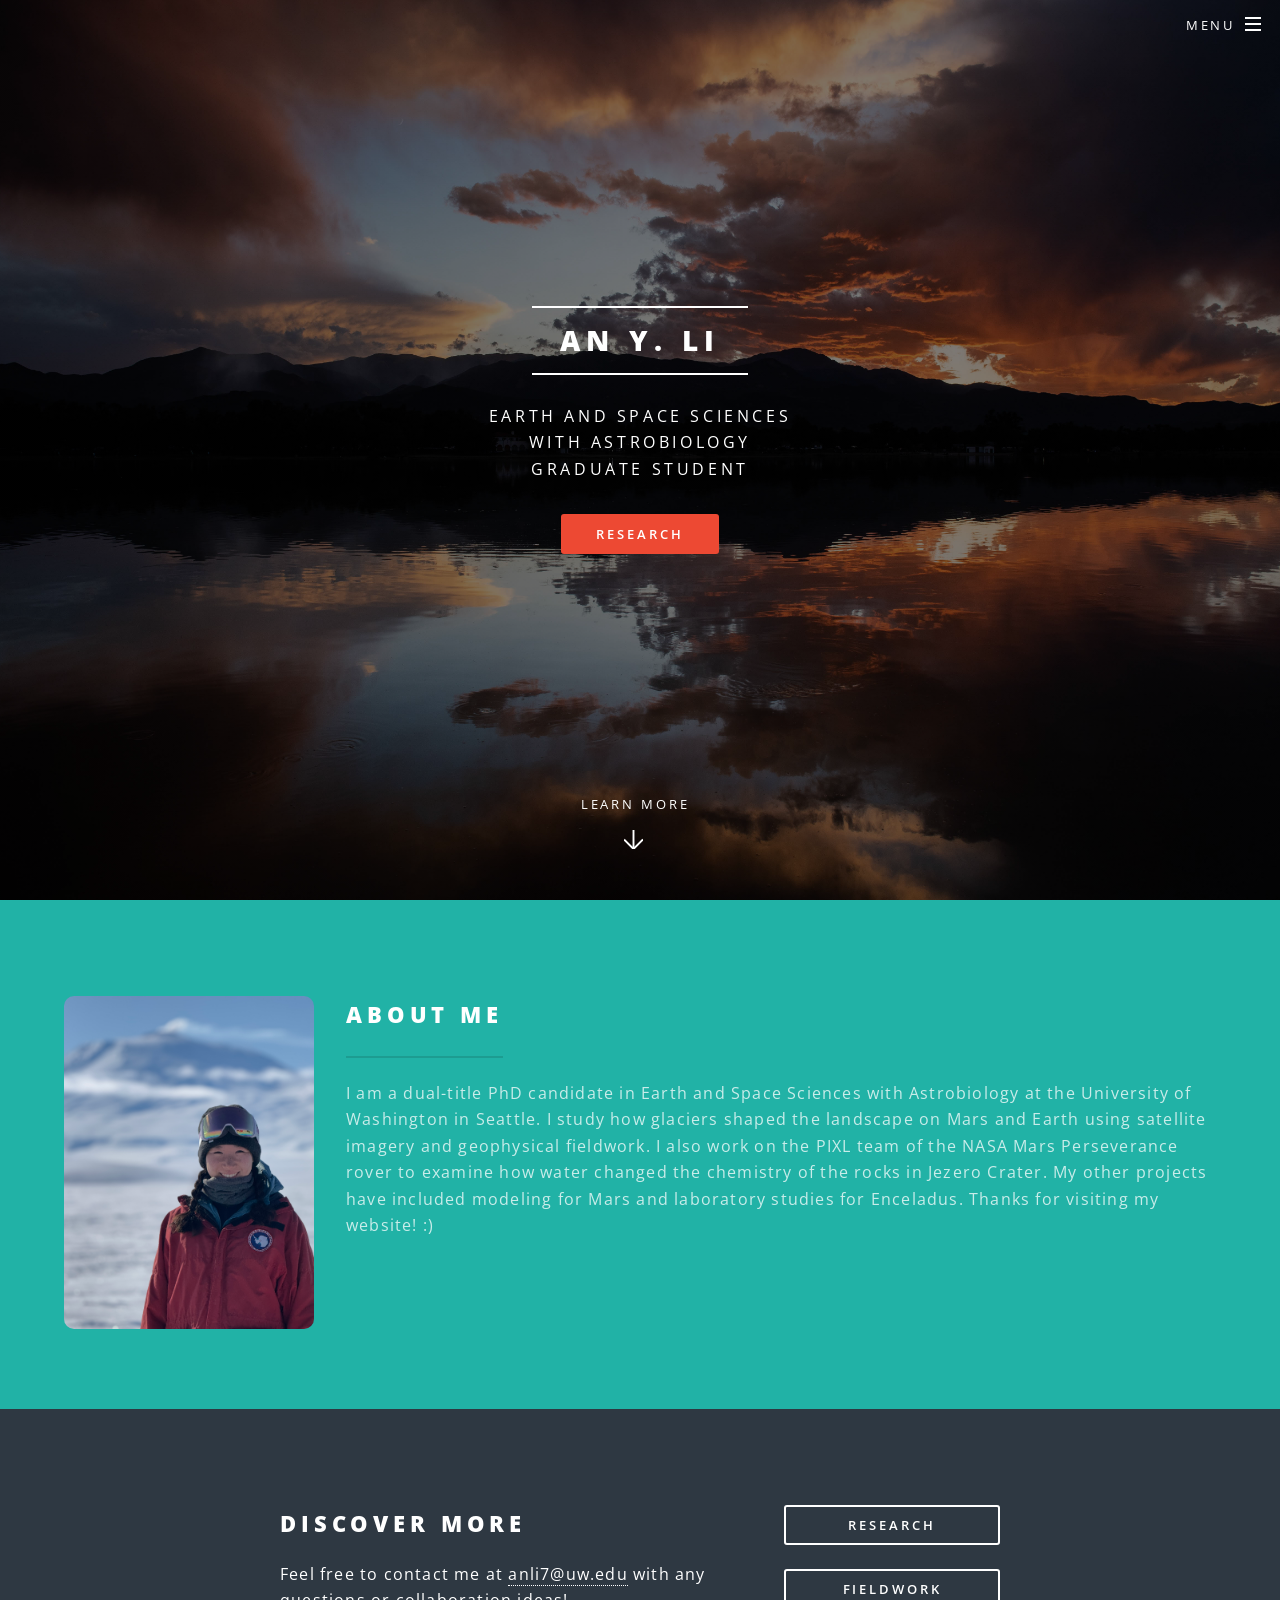
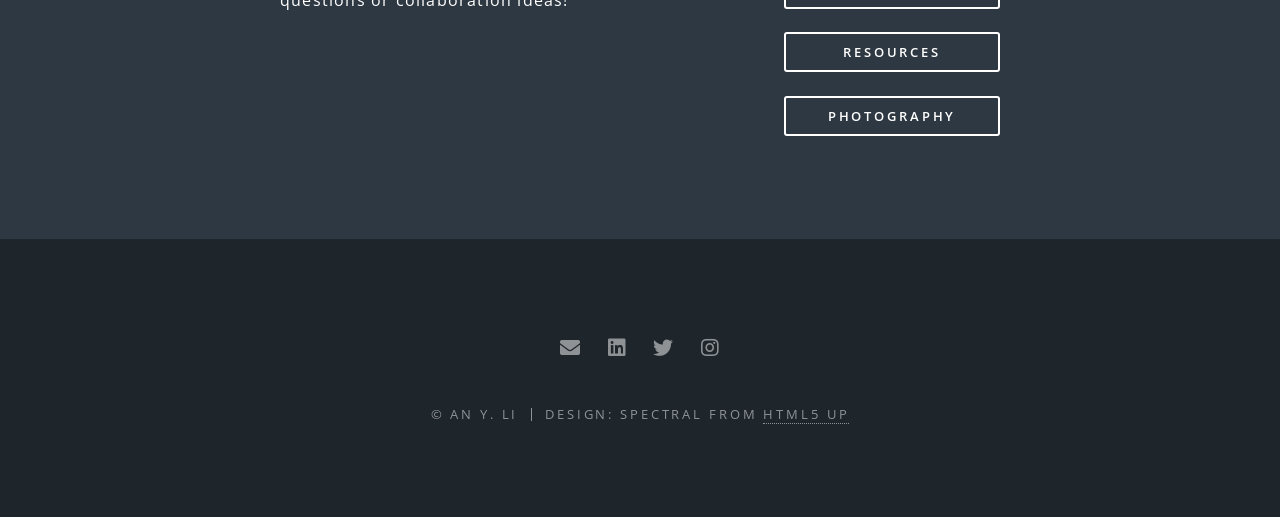
==== index.html @ e4578c3c "Update index.html" ====
<!DOCTYPE HTML>
<!--
	Spectral by HTML5 UP
	html5up.net | @ajlkn
	Free for personal and commercial use under the CCA 3.0 license (html5up.net/license)
-->
<html>
	<head>
		<title>An Y. Li</title>
		<meta charset="utf-8" />
		<meta name="viewport" content="width=device-width, initial-scale=1, user-scalable=no" />
		<link rel="stylesheet" href="assets/css/main.css" />
		<noscript><link rel="stylesheet" href="assets/css/noscript.css" /></noscript>
	</head>
	<body class="landing is-preload">

		<!-- Page Wrapper -->
			<div id="page-wrapper">

				<!-- Header -->
					<header id="header" class="alt">
						<h1><a href="index.html">An Y. Li</a></h1>
						<nav id="nav">
							<ul>
								<li class="special">
									<a href="#menu" class="menuToggle"><span>Menu</span></a>
									<div id="menu">
										<ul>
											<li><a href="index.html">Home</a></li>
											<li><a href="research.html">Research</a></li>
											<li><a href="fieldwork">Fieldwork</a></li>
											<li><a href="resources.html">Resources</a></li>
											<li><a href="https://anliphotography.com">Photography Website</a> </li>
											<!-- <li><a href="#">Sign Up</a></li>
											<li><a href="#">Log In</a></li> -->
										</ul>
									</div>
								</li>
							</ul>
						</nav>
					</header>

				<!-- Banner -->
					<section id="banner">
						<div class="inner">
							<h2>An Y. Li</h2>
							<p>Earth and Space Sciences<br />
							with Astrobiology<br />
							graduate student
							<!-- <a href="http://html5up.net">HTML5 UP</a>.</p> -->
							<ul class="actions special">
								<li><a href="research.html" class="button primary">Research</a></li>
							</ul>
						</div>
						<a href="#one" class="more scrolly">Learn More</a>
					</section>

				<!-- One -->
					<section id="one" class="wrapper style1 special">
						<div class="inner">
							<div style="overflow: hidden; text-align: left;">
								<img 
									src="images/IMG_0858 2.jpg" 
									alt="" 
									style="
										float: left;
										width: 250px;
										margin: 0 2em 1em 0;
										border-radius: 10px;
									"
								/>
							<header class="major">
								<h2>About me</h2>
								<p>I am a dual-title PhD candidate in Earth and Space Sciences with Astrobiology at the University of Washington in Seattle.    
								I study how glaciers shaped the landscape on Mars and Earth using satellite imagery and geophysical fieldwork. 
								I also work on the PIXL team of the NASA Mars Perseverance rover to examine how water changed the chemistry of the rocks in Jezero Crater. 
								My other projects have included modeling for Mars and laboratory studies for Enceladus. Thanks for visiting my website! :) 
									
							</header>
							</div>

							<!-- <ul class="icons major">
								<li><span class="icon fa-gem major style1"><span class="label">Lorem</span></span></li>
								<li><span class="icon fa-heart major style2"><span class="label">Ipsum</span></span></li>
								<li><span class="icon solid fa-code major style3"><span class="label">Dolor</span></span></li>
							</ul> -->
						</div>
					</section>

				<!-- Two, moved to Research! :) -->
					<!-- <section id="two" class="wrapper alt style2">
						<section class="spotlight">
							<div class="image"><img src="images/pic01.jpg" alt="" /></div><div class="content">
								<h2>Magna primis lobortis<br />
								sed ullamcorper</h2>
								<p>Aliquam ut ex ut augue consectetur interdum. Donec hendrerit imperdiet. Mauris eleifend fringilla nullam aenean mi ligula.</p>
							</div>
						</section>
						<section class="spotlight">
							<div class="image"><img src="images/pic02.jpg" alt="" /></div><div class="content">
								<h2>Tortor dolore feugiat<br />
								elementum magna</h2>
								<p>Aliquam ut ex ut augue consectetur interdum. Donec hendrerit imperdiet. Mauris eleifend fringilla nullam aenean mi ligula.</p>
							</div>
						</section>
						<section class="spotlight">
							<div class="image"><img src="images/pic03.jpg" alt="" /></div><div class="content">
								<h2>Augue eleifend aliquet<br />
								sed condimentum</h2>
								<p>Aliquam ut ex ut augue consectetur interdum. Donec hendrerit imperdiet. Mauris eleifend fringilla nullam aenean mi ligula.</p>
							</div>
						</section>
					</section> -->

				<!-- Three, if want purple section back -->
					<!-- <section id="three" class="wrapper style3 special">
						<div class="inner">
							<header class="major">
								<h2>Accumsan mus tortor nunc aliquet</h2>
								<p>Aliquam ut ex ut augue consectetur interdum. Donec amet imperdiet eleifend<br />
								fringilla tincidunt. Nullam dui leo Aenean mi ligula, rhoncus ullamcorper.</p>
							</header>
							<ul class="features">
								<li class="icon fa-paper-plane">
									<h3>Arcu accumsan</h3>
									<p>Augue consectetur sed interdum imperdiet et ipsum. Mauris lorem tincidunt nullam amet leo Aenean ligula consequat consequat.</p>
								</li>
								<li class="icon solid fa-laptop">
									<h3>Ac Augue Eget</h3>
									<p>Augue consectetur sed interdum imperdiet et ipsum. Mauris lorem tincidunt nullam amet leo Aenean ligula consequat consequat.</p>
								</li>
								<li class="icon solid fa-code">
									<h3>Mus Scelerisque</h3>
									<p>Augue consectetur sed interdum imperdiet et ipsum. Mauris lorem tincidunt nullam amet leo Aenean ligula consequat consequat.</p>
								</li>
								<li class="icon solid fa-headphones-alt">
									<h3>Mauris Imperdiet</h3>
									<p>Augue consectetur sed interdum imperdiet et ipsum. Mauris lorem tincidunt nullam amet leo Aenean ligula consequat consequat.</p>
								</li>
								<li class="icon fa-heart">
									<h3>Aenean Primis</h3>
									<p>Augue consectetur sed interdum imperdiet et ipsum. Mauris lorem tincidunt nullam amet leo Aenean ligula consequat consequat.</p>
								</li>
								<li class="icon fa-flag">
									<h3>Tortor Ut</h3>
									<p>Augue consectetur sed interdum imperdiet et ipsum. Mauris lorem tincidunt nullam amet leo Aenean ligula consequat consequat.</p>
								</li>
							</ul>
						</div>
					</section> -->

				<!-- CTA -->
					<section id="cta" class="wrapper style4">
						<div class="inner">
							<header>
								<h2>Discover More</h2>
								<p>Feel free to contact me at <a href="mailto:anli7@uw.edu">anli7@uw.edu</a> with any questions or collaboration ideas! </p>
							</header>
							<ul class="actions stacked">
								<li><a href="research.html" class="button fit">Research</a></li>
								<li><a href="fieldwork.html" class="button fit">Fieldwork</a></li>
								<li><a href="resources.html" class="button fit">Resources</a></li>
								<li><a href="https://anliphotography.com" class="button fit">Photography</a> </li>
							</ul>
						</div>
					</section>

				<!-- Footer -->
					<footer id="footer">
						<ul class="icons">
							<li><a href="mailto:anli7@uw.edu" class="icon solid fa-envelope"><span class="label">Email</span></a></li>
							<li><a href="https://www.linkedin.com/in/an-li7" class="icon brands fa-linkedin"><span class="label">LinkedIn</span></a></li>
							<li><a href="https://twitter.com/planetanli" class="icon brands fa-twitter"><span class="label">Twitter</span></a></li>
							<li><a href="https://instagram.com/naturade" class="icon brands fa-instagram"><span class="label">Instagram</span></a></li>
<!-- 							<!-- <li><a href="https://facebook.com/everaturephotography" class="icon brands fa-facebook-f"><span class="label">Facebook</span></a></li> --> 
							
						</ul>
						<ul class="copyright">
							<li>&copy; An Y. Li</li><li>Design: Spectral from <a href="http://html5up.net">HTML5 UP</a></li>
						</ul>
					</footer>

			</div>

		<!-- Scripts -->
			<script src="assets/js/jquery.min.js"></script>
			<script src="assets/js/jquery.scrollex.min.js"></script>
			<script src="assets/js/jquery.scrolly.min.js"></script>
			<script src="assets/js/browser.min.js"></script>
			<script src="assets/js/breakpoints.min.js"></script>
			<script src="assets/js/util.js"></script>
			<script src="assets/js/main.js"></script>

	</body>
</html>
---- assets/css/main.css ----
@import url(fontawesome-all.min.css);
@import url("https://fonts.googleapis.com/css?family=Open+Sans:400,400italic,600,600italic,800,800italic");

/*
	Spectral by HTML5 UP
	html5up.net | @ajlkn
	Free for personal and commercial use under the CCA 3.0 license (html5up.net/license)
*/

html, body, div, span, applet, object,
iframe, h1, h2, h3, h4, h5, h6, p, blockquote,
pre, a, abbr, acronym, address, big, cite,
code, del, dfn, em, img, ins, kbd, q, s, samp,
small, strike, strong, sub, sup, tt, var, b,
u, i, center, dl, dt, dd, ol, ul, li, fieldset,
form, label, legend, table, caption, tbody,
tfoot, thead, tr, th, td, article, aside,
canvas, details, embed, figure, figcaption,
footer, header, hgroup, menu, nav, output, ruby,
section, summary, time, mark, audio, video {
	margin: 0;
	padding: 0;
	border: 0;
	font-size: 100%;
	font: inherit;
	vertical-align: baseline;}

article, aside, details, figcaption, figure,
footer, header, hgroup, menu, nav, section {
	display: block;}

body {
	line-height: 1;
}

ol, ul {
	list-style: none;
}

blockquote, q {
	quotes: none;
}

	blockquote:before, blockquote:after, q:before, q:after {
		content: '';
		content: none;
	}

table {
	border-collapse: collapse;
	border-spacing: 0;
}

body {
	-webkit-text-size-adjust: none;
}

mark {
	background-color: transparent;
	color: inherit;
}

input::-moz-focus-inner {
	border: 0;
	padding: 0;
}

input, select, textarea {
	-moz-appearance: none;
	-webkit-appearance: none;
	-ms-appearance: none;
	appearance: none;
}

/* Basic */

	@-ms-viewport {
		width: device-width;
	}

	html {
		box-sizing: border-box;
	}

	*, *:before, *:after {
		box-sizing: inherit;
	}

	body {
		background: #2e3842;
	}

		body.is-preload *, body.is-preload *:before, body.is-preload *:after {
			-moz-animation: none !important;
			-webkit-animation: none !important;
			-ms-animation: none !important;
			animation: none !important;
			-moz-transition: none !important;
			-webkit-transition: none !important;
			-ms-transition: none !important;
			transition: none !important;
		}

	body, input, select, textarea {
		color: #fff;
		font-family: "Open Sans", Helvetica, sans-serif;
		font-size: 15pt;
		font-weight: 400;
		letter-spacing: 0.075em;
		line-height: 1.65em;
	}

		@media screen and (max-width: 1680px) {

			body, input, select, textarea {
				font-size: 13pt;
			}

		}

		@media screen and (max-width: 1280px) {

			body, input, select, textarea {
				font-size: 12pt;
			}

		}

		@media screen and (max-width: 736px) {

			body, input, select, textarea {
				font-size: 11pt;
				letter-spacing: 0.0375em;
			}

		}

	a {
		-moz-transition: color 0.2s ease, border-bottom-color 0.2s ease;
		-webkit-transition: color 0.2s ease, border-bottom-color 0.2s ease;
		-ms-transition: color 0.2s ease, border-bottom-color 0.2s ease;
		transition: color 0.2s ease, border-bottom-color 0.2s ease;
		border-bottom: dotted 1px;
		color: inherit;
		text-decoration: none;
	}

		a:hover {
			border-bottom-color: transparent;
		}

	strong, b {
		color: #fff;
		font-weight: 600;
	}

	em, i {
		font-style: italic;
	}

	p {
		margin: 0 0 2em 0;
	}

	h1, h2, h3, h4, h5, h6 {
		color: #fff;
		font-weight: 800;
		letter-spacing: 0.225em;
		line-height: 1em;
		margin: 0 0 1em 0;
		text-transform: uppercase;
	}

		h1 a, h2 a, h3 a, h4 a, h5 a, h6 a {
			color: inherit;
			text-decoration: none;
		}

	h2 {
		font-size: 1.35em;
		line-height: 1.75em;
	}

		@media screen and (max-width: 736px) {

			h2 {
				font-size: 1.1em;
				line-height: 1.65em;
			}

		}

	h3 {
		font-size: 1.15em;
		line-height: 1.75em;
	}

		@media screen and (max-width: 736px) {

			h3 {
				font-size: 1em;
				line-height: 1.65em;
			}

		}

	h4 {
		font-size: 1em;
		line-height: 1.5em;
	}

	h5 {
		font-size: 0.8em;
		line-height: 1.5em;
	}

	h6 {
		font-size: 0.7em;
		line-height: 1.5em;
	}

	sub {
		font-size: 0.8em;
		position: relative;
		top: 0.5em;
	}

	sup {
		font-size: 0.8em;
		position: relative;
		top: -0.5em;
	}

	hr {
		border: 0;
		border-bottom: solid 2px #fff;
		margin: 3em 0;
	}

		hr.major {
			margin: 4.5em 0;
		}

	blockquote {
		border-left: solid 4px #fff;
		font-style: italic;
		margin: 0 0 2em 0;
		padding: 0.5em 0 0.5em 2em;
	}

	code {
		background: rgba(144, 144, 144, 0.25);
		border-radius: 3px;
		font-family: "Courier New", monospace;
		font-size: 0.9em;
		letter-spacing: 0;
		margin: 0 0.25em;
		padding: 0.25em 0.65em;
	}

	pre {
		-webkit-overflow-scrolling: touch;
		font-family: "Courier New", monospace;
		font-size: 0.9em;
		margin: 0 0 2em 0;
	}

		pre code {
			display: block;
			line-height: 1.75em;
			padding: 1em 1.5em;
			overflow-x: auto;
		}

	.align-left {
		text-align: left;
	}

	.align-center {
		text-align: center;
	}

	.align-right {
		text-align: right;
	}

/* Row */

	.row {
		display: flex;
		flex-wrap: wrap;
		box-sizing: border-box;
		align-items: stretch;
	}

		.row > * {
			box-sizing: border-box;
		}

		.row.gtr-uniform > * > :last-child {
			margin-bottom: 0;
		}

		.row.aln-left {
			justify-content: flex-start;
		}

		.row.aln-center {
			justify-content: center;
		}

		.row.aln-right {
			justify-content: flex-end;
		}

		.row.aln-top {
			align-items: flex-start;
		}

		.row.aln-middle {
			align-items: center;
		}

		.row.aln-bottom {
			align-items: flex-end;
		}

		.row > .imp {
			order: -1;
		}

		.row > .col-1 {
			width: 8.33333%;
		}

		.row > .off-1 {
			margin-left: 8.33333%;
		}

		.row > .col-2 {
			width: 16.66667%;
		}

		.row > .off-2 {
			margin-left: 16.66667%;
		}

		.row > .col-3 {
			width: 25%;
		}

		.row > .off-3 {
			margin-left: 25%;
		}

		.row > .col-4 {
			width: 33.33333%;
		}

		.row > .off-4 {
			margin-left: 33.33333%;
		}

		.row > .col-5 {
			width: 41.66667%;
		}

		.row > .off-5 {
			margin-left: 41.66667%;
		}

		.row > .col-6 {
			width: 50%;
		}

		.row > .off-6 {
			margin-left: 50%;
		}

		.row > .col-7 {
			width: 58.33333%;
		}

		.row > .off-7 {
			margin-left: 58.33333%;
		}

		.row > .col-8 {
			width: 66.66667%;
		}

		.row > .off-8 {
			margin-left: 66.66667%;
		}

		.row > .col-9 {
			width: 75%;
		}

		.row > .off-9 {
			margin-left: 75%;
		}

		.row > .col-10 {
			width: 83.33333%;
		}

		.row > .off-10 {
			margin-left: 83.33333%;
		}

		.row > .col-11 {
			width: 91.66667%;
		}

		.row > .off-11 {
			margin-left: 91.66667%;
		}

		.row > .col-12 {
			width: 100%;
		}

		.row > .off-12 {
			margin-left: 100%;
		}

		.row.gtr-0 {
			margin-top: 0;
			margin-left: 0em;
		}

			.row.gtr-0 > * {
				padding: 0 0 0 0em;
			}

			.row.gtr-0.gtr-uniform {
				margin-top: 0em;
			}

				.row.gtr-0.gtr-uniform > * {
					padding-top: 0em;
				}

		.row.gtr-25 {
			margin-top: 0;
			margin-left: -0.375em;
		}

			.row.gtr-25 > * {
				padding: 0 0 0 0.375em;
			}

			.row.gtr-25.gtr-uniform {
				margin-top: -0.375em;
			}

				.row.gtr-25.gtr-uniform > * {
					padding-top: 0.375em;
				}

		.row.gtr-50 {
			margin-top: 0;
			margin-left: -0.75em;
		}

			.row.gtr-50 > * {
				padding: 0 0 0 0.75em;
			}

			.row.gtr-50.gtr-uniform {
				margin-top: -0.75em;
			}

				.row.gtr-50.gtr-uniform > * {
					padding-top: 0.75em;
				}

		.row {
			margin-top: 0;
			margin-left: -1.5em;
		}

			.row > * {
				padding: 0 0 0 1.5em;
			}

			.row.gtr-uniform {
				margin-top: -1.5em;
			}

				.row.gtr-uniform > * {
					padding-top: 1.5em;
				}

		.row.gtr-150 {
			margin-top: 0;
			margin-left: -2.25em;
		}

			.row.gtr-150 > * {
				padding: 0 0 0 2.25em;
			}

			.row.gtr-150.gtr-uniform {
				margin-top: -2.25em;
			}

				.row.gtr-150.gtr-uniform > * {
					padding-top: 2.25em;
				}

		.row.gtr-200 {
			margin-top: 0;
			margin-left: -3em;
		}

			.row.gtr-200 > * {
				padding: 0 0 0 3em;
			}

			.row.gtr-200.gtr-uniform {
				margin-top: -3em;
			}

				.row.gtr-200.gtr-uniform > * {
					padding-top: 3em;
				}

		@media screen and (max-width: 1680px) {

			.row {
				display: flex;
				flex-wrap: wrap;
				box-sizing: border-box;
				align-items: stretch;
			}

				.row > * {
					box-sizing: border-box;
				}

				.row.gtr-uniform > * > :last-child {
					margin-bottom: 0;
				}

				.row.aln-left {
					justify-content: flex-start;
				}

				.row.aln-center {
					justify-content: center;
				}

				.row.aln-right {
					justify-content: flex-end;
				}

				.row.aln-top {
					align-items: flex-start;
				}

				.row.aln-middle {
					align-items: center;
				}

				.row.aln-bottom {
					align-items: flex-end;
				}

				.row > .imp-xlarge {
					order: -1;
				}

				.row > .col-1-xlarge {
					width: 8.33333%;
				}

				.row > .off-1-xlarge {
					margin-left: 8.33333%;
				}

				.row > .col-2-xlarge {
					width: 16.66667%;
				}

				.row > .off-2-xlarge {
					margin-left: 16.66667%;
				}

				.row > .col-3-xlarge {
					width: 25%;
				}

				.row > .off-3-xlarge {
					margin-left: 25%;
				}

				.row > .col-4-xlarge {
					width: 33.33333%;
				}

				.row > .off-4-xlarge {
					margin-left: 33.33333%;
				}

				.row > .col-5-xlarge {
					width: 41.66667%;
				}

				.row > .off-5-xlarge {
					margin-left: 41.66667%;
				}

				.row > .col-6-xlarge {
					width: 50%;
				}

				.row > .off-6-xlarge {
					margin-left: 50%;
				}

				.row > .col-7-xlarge {
					width: 58.33333%;
				}

				.row > .off-7-xlarge {
					margin-left: 58.33333%;
				}

				.row > .col-8-xlarge {
					width: 66.66667%;
				}

				.row > .off-8-xlarge {
					margin-left: 66.66667%;
				}

				.row > .col-9-xlarge {
					width: 75%;
				}

				.row > .off-9-xlarge {
					margin-left: 75%;
				}

				.row > .col-10-xlarge {
					width: 83.33333%;
				}

				.row > .off-10-xlarge {
					margin-left: 83.33333%;
				}

				.row > .col-11-xlarge {
					width: 91.66667%;
				}

				.row > .off-11-xlarge {
					margin-left: 91.66667%;
				}

				.row > .col-12-xlarge {
					width: 100%;
				}

				.row > .off-12-xlarge {
					margin-left: 100%;
				}

				.row.gtr-0 {
					margin-top: 0;
					margin-left: 0em;
				}

					.row.gtr-0 > * {
						padding: 0 0 0 0em;
					}

					.row.gtr-0.gtr-uniform {
						margin-top: 0em;
					}

						.row.gtr-0.gtr-uniform > * {
							padding-top: 0em;
						}

				.row.gtr-25 {
					margin-top: 0;
					margin-left: -0.375em;
				}

					.row.gtr-25 > * {
						padding: 0 0 0 0.375em;
					}

					.row.gtr-25.gtr-uniform {
						margin-top: -0.375em;
					}

						.row.gtr-25.gtr-uniform > * {
							padding-top: 0.375em;
						}

				.row.gtr-50 {
					margin-top: 0;
					margin-left: -0.75em;
				}

					.row.gtr-50 > * {
						padding: 0 0 0 0.75em;
					}

					.row.gtr-50.gtr-uniform {
						margin-top: -0.75em;
					}

						.row.gtr-50.gtr-uniform > * {
							padding-top: 0.75em;
						}

				.row {
					margin-top: 0;
					margin-left: -1.5em;
				}

					.row > * {
						padding: 0 0 0 1.5em;
					}

					.row.gtr-uniform {
						margin-top: -1.5em;
					}

						.row.gtr-uniform > * {
							padding-top: 1.5em;
						}

				.row.gtr-150 {
					margin-top: 0;
					margin-left: -2.25em;
				}

					.row.gtr-150 > * {
						padding: 0 0 0 2.25em;
					}

					.row.gtr-150.gtr-uniform {
						margin-top: -2.25em;
					}

						.row.gtr-150.gtr-uniform > * {
							padding-top: 2.25em;
						}

				.row.gtr-200 {
					margin-top: 0;
					margin-left: -3em;
				}

					.row.gtr-200 > * {
						padding: 0 0 0 3em;
					}

					.row.gtr-200.gtr-uniform {
						margin-top: -3em;
					}

						.row.gtr-200.gtr-uniform > * {
							padding-top: 3em;
						}

		}

		@media screen and (max-width: 1280px) {

			.row {
				display: flex;
				flex-wrap: wrap;
				box-sizing: border-box;
				align-items: stretch;
			}

				.row > * {
					box-sizing: border-box;
				}

				.row.gtr-uniform > * > :last-child {
					margin-bottom: 0;
				}

				.row.aln-left {
					justify-content: flex-start;
				}

				.row.aln-center {
					justify-content: center;
				}

				.row.aln-right {
					justify-content: flex-end;
				}

				.row.aln-top {
					align-items: flex-start;
				}

				.row.aln-middle {
					align-items: center;
				}

				.row.aln-bottom {
					align-items: flex-end;
				}

				.row > .imp-large {
					order: -1;
				}

				.row > .col-1-large {
					width: 8.33333%;
				}

				.row > .off-1-large {
					margin-left: 8.33333%;
				}

				.row > .col-2-large {
					width: 16.66667%;
				}

				.row > .off-2-large {
					margin-left: 16.66667%;
				}

				.row > .col-3-large {
					width: 25%;
				}

				.row > .off-3-large {
					margin-left: 25%;
				}

				.row > .col-4-large {
					width: 33.33333%;
				}

				.row > .off-4-large {
					margin-left: 33.33333%;
				}

				.row > .col-5-large {
					width: 41.66667%;
				}

				.row > .off-5-large {
					margin-left: 41.66667%;
				}

				.row > .col-6-large {
					width: 50%;
				}

				.row > .off-6-large {
					margin-left: 50%;
				}

				.row > .col-7-large {
					width: 58.33333%;
				}

				.row > .off-7-large {
					margin-left: 58.33333%;
				}

				.row > .col-8-large {
					width: 66.66667%;
				}

				.row > .off-8-large {
					margin-left: 66.66667%;
				}

				.row > .col-9-large {
					width: 75%;
				}

				.row > .off-9-large {
					margin-left: 75%;
				}

				.row > .col-10-large {
					width: 83.33333%;
				}

				.row > .off-10-large {
					margin-left: 83.33333%;
				}

				.row > .col-11-large {
					width: 91.66667%;
				}

				.row > .off-11-large {
					margin-left: 91.66667%;
				}

				.row > .col-12-large {
					width: 100%;
				}

				.row > .off-12-large {
					margin-left: 100%;
				}

				.row.gtr-0 {
					margin-top: 0;
					margin-left: 0em;
				}

					.row.gtr-0 > * {
						padding: 0 0 0 0em;
					}

					.row.gtr-0.gtr-uniform {
						margin-top: 0em;
					}

						.row.gtr-0.gtr-uniform > * {
							padding-top: 0em;
						}

				.row.gtr-25 {
					margin-top: 0;
					margin-left: -0.375em;
				}

					.row.gtr-25 > * {
						padding: 0 0 0 0.375em;
					}

					.row.gtr-25.gtr-uniform {
						margin-top: -0.375em;
					}

						.row.gtr-25.gtr-uniform > * {
							padding-top: 0.375em;
						}

				.row.gtr-50 {
					margin-top: 0;
					margin-left: -0.75em;
				}

					.row.gtr-50 > * {
						padding: 0 0 0 0.75em;
					}

					.row.gtr-50.gtr-uniform {
						margin-top: -0.75em;
					}

						.row.gtr-50.gtr-uniform > * {
							padding-top: 0.75em;
						}

				.row {
					margin-top: 0;
					margin-left: -1.5em;
				}

					.row > * {
						padding: 0 0 0 1.5em;
					}

					.row.gtr-uniform {
						margin-top: -1.5em;
					}

						.row.gtr-uniform > * {
							padding-top: 1.5em;
						}

				.row.gtr-150 {
					margin-top: 0;
					margin-left: -2.25em;
				}

					.row.gtr-150 > * {
						padding: 0 0 0 2.25em;
					}

					.row.gtr-150.gtr-uniform {
						margin-top: -2.25em;
					}

						.row.gtr-150.gtr-uniform > * {
							padding-top: 2.25em;
						}

				.row.gtr-200 {
					margin-top: 0;
					margin-left: -3em;
				}

					.row.gtr-200 > * {
						padding: 0 0 0 3em;
					}

					.row.gtr-200.gtr-uniform {
						margin-top: -3em;
					}

						.row.gtr-200.gtr-uniform > * {
							padding-top: 3em;
						}

		}

		@media screen and (max-width: 980px) {

			.row {
				display: flex;
				flex-wrap: wrap;
				box-sizing: border-box;
				align-items: stretch;
			}

				.row > * {
					box-sizing: border-box;
				}

				.row.gtr-uniform > * > :last-child {
					margin-bottom: 0;
				}

				.row.aln-left {
					justify-content: flex-start;
				}

				.row.aln-center {
					justify-content: center;
				}

				.row.aln-right {
					justify-content: flex-end;
				}

				.row.aln-top {
					align-items: flex-start;
				}

				.row.aln-middle {
					align-items: center;
				}

				.row.aln-bottom {
					align-items: flex-end;
				}

				.row > .imp-medium {
					order: -1;
				}

				.row > .col-1-medium {
					width: 8.33333%;
				}

				.row > .off-1-medium {
					margin-left: 8.33333%;
				}

				.row > .col-2-medium {
					width: 16.66667%;
				}

				.row > .off-2-medium {
					margin-left: 16.66667%;
				}

				.row > .col-3-medium {
					width: 25%;
				}

				.row > .off-3-medium {
					margin-left: 25%;
				}

				.row > .col-4-medium {
					width: 33.33333%;
				}

				.row > .off-4-medium {
					margin-left: 33.33333%;
				}

				.row > .col-5-medium {
					width: 41.66667%;
				}

				.row > .off-5-medium {
					margin-left: 41.66667%;
				}

				.row > .col-6-medium {
					width: 50%;
				}

				.row > .off-6-medium {
					margin-left: 50%;
				}

				.row > .col-7-medium {
					width: 58.33333%;
				}

				.row > .off-7-medium {
					margin-left: 58.33333%;
				}

				.row > .col-8-medium {
					width: 66.66667%;
				}

				.row > .off-8-medium {
					margin-left: 66.66667%;
				}

				.row > .col-9-medium {
					width: 75%;
				}

				.row > .off-9-medium {
					margin-left: 75%;
				}

				.row > .col-10-medium {
					width: 83.33333%;
				}

				.row > .off-10-medium {
					margin-left: 83.33333%;
				}

				.row > .col-11-medium {
					width: 91.66667%;
				}

				.row > .off-11-medium {
					margin-left: 91.66667%;
				}

				.row > .col-12-medium {
					width: 100%;
				}

				.row > .off-12-medium {
					margin-left: 100%;
				}

				.row.gtr-0 {
					margin-top: 0;
					margin-left: 0em;
				}

					.row.gtr-0 > * {
						padding: 0 0 0 0em;
					}

					.row.gtr-0.gtr-uniform {
						margin-top: 0em;
					}

						.row.gtr-0.gtr-uniform > * {
							padding-top: 0em;
						}

				.row.gtr-25 {
					margin-top: 0;
					margin-left: -0.375em;
				}

					.row.gtr-25 > * {
						padding: 0 0 0 0.375em;
					}

					.row.gtr-25.gtr-uniform {
						margin-top: -0.375em;
					}

						.row.gtr-25.gtr-uniform > * {
							padding-top: 0.375em;
						}

				.row.gtr-50 {
					margin-top: 0;
					margin-left: -0.75em;
				}

					.row.gtr-50 > * {
						padding: 0 0 0 0.75em;
					}

					.row.gtr-50.gtr-uniform {
						margin-top: -0.75em;
					}

						.row.gtr-50.gtr-uniform > * {
							padding-top: 0.75em;
						}

				.row {
					margin-top: 0;
					margin-left: -1.5em;
				}

					.row > * {
						padding: 0 0 0 1.5em;
					}

					.row.gtr-uniform {
						margin-top: -1.5em;
					}

						.row.gtr-uniform > * {
							padding-top: 1.5em;
						}

				.row.gtr-150 {
					margin-top: 0;
					margin-left: -2.25em;
				}

					.row.gtr-150 > * {
						padding: 0 0 0 2.25em;
					}

					.row.gtr-150.gtr-uniform {
						margin-top: -2.25em;
					}

						.row.gtr-150.gtr-uniform > * {
							padding-top: 2.25em;
						}

				.row.gtr-200 {
					margin-top: 0;
					margin-left: -3em;
				}

					.row.gtr-200 > * {
						padding: 0 0 0 3em;
					}

					.row.gtr-200.gtr-uniform {
						margin-top: -3em;
					}

						.row.gtr-200.gtr-uniform > * {
							padding-top: 3em;
						}

		}

		@media screen and (max-width: 736px) {

			.row {
				display: flex;
				flex-wrap: wrap;
				box-sizing: border-box;
				align-items: stretch;
			}

				.row > * {
					box-sizing: border-box;
				}

				.row.gtr-uniform > * > :last-child {
					margin-bottom: 0;
				}

				.row.aln-left {
					justify-content: flex-start;
				}

				.row.aln-center {
					justify-content: center;
				}

				.row.aln-right {
					justify-content: flex-end;
				}

				.row.aln-top {
					align-items: flex-start;
				}

				.row.aln-middle {
					align-items: center;
				}

				.row.aln-bottom {
					align-items: flex-end;
				}

				.row > .imp-small {
					order: -1;
				}

				.row > .col-1-small {
					width: 8.33333%;
				}

				.row > .off-1-small {
					margin-left: 8.33333%;
				}

				.row > .col-2-small {
					width: 16.66667%;
				}

				.row > .off-2-small {
					margin-left: 16.66667%;
				}

				.row > .col-3-small {
					width: 25%;
				}

				.row > .off-3-small {
					margin-left: 25%;
				}

				.row > .col-4-small {
					width: 33.33333%;
				}

				.row > .off-4-small {
					margin-left: 33.33333%;
				}

				.row > .col-5-small {
					width: 41.66667%;
				}

				.row > .off-5-small {
					margin-left: 41.66667%;
				}

				.row > .col-6-small {
					width: 50%;
				}

				.row > .off-6-small {
					margin-left: 50%;
				}

				.row > .col-7-small {
					width: 58.33333%;
				}

				.row > .off-7-small {
					margin-left: 58.33333%;
				}

				.row > .col-8-small {
					width: 66.66667%;
				}

				.row > .off-8-small {
					margin-left: 66.66667%;
				}

				.row > .col-9-small {
					width: 75%;
				}

				.row > .off-9-small {
					margin-left: 75%;
				}

				.row > .col-10-small {
					width: 83.33333%;
				}

				.row > .off-10-small {
					margin-left: 83.33333%;
				}

				.row > .col-11-small {
					width: 91.66667%;
				}

				.row > .off-11-small {
					margin-left: 91.66667%;
				}

				.row > .col-12-small {
					width: 100%;
				}

				.row > .off-12-small {
					margin-left: 100%;
				}

				.row.gtr-0 {
					margin-top: 0;
					margin-left: 0em;
				}

					.row.gtr-0 > * {
						padding: 0 0 0 0em;
					}

					.row.gtr-0.gtr-uniform {
						margin-top: 0em;
					}

						.row.gtr-0.gtr-uniform > * {
							padding-top: 0em;
						}

				.row.gtr-25 {
					margin-top: 0;
					margin-left: -0.375em;
				}

					.row.gtr-25 > * {
						padding: 0 0 0 0.375em;
					}

					.row.gtr-25.gtr-uniform {
						margin-top: -0.375em;
					}

						.row.gtr-25.gtr-uniform > * {
							padding-top: 0.375em;
						}

				.row.gtr-50 {
					margin-top: 0;
					margin-left: -0.75em;
				}

					.row.gtr-50 > * {
						padding: 0 0 0 0.75em;
					}

					.row.gtr-50.gtr-uniform {
						margin-top: -0.75em;
					}

						.row.gtr-50.gtr-uniform > * {
							padding-top: 0.75em;
						}

				.row {
					margin-top: 0;
					margin-left: -1.5em;
				}

					.row > * {
						padding: 0 0 0 1.5em;
					}

					.row.gtr-uniform {
						margin-top: -1.5em;
					}

						.row.gtr-uniform > * {
							padding-top: 1.5em;
						}

				.row.gtr-150 {
					margin-top: 0;
					margin-left: -2.25em;
				}

					.row.gtr-150 > * {
						padding: 0 0 0 2.25em;
					}

					.row.gtr-150.gtr-uniform {
						margin-top: -2.25em;
					}

						.row.gtr-150.gtr-uniform > * {
							padding-top: 2.25em;
						}

				.row.gtr-200 {
					margin-top: 0;
					margin-left: -3em;
				}

					.row.gtr-200 > * {
						padding: 0 0 0 3em;
					}

					.row.gtr-200.gtr-uniform {
						margin-top: -3em;
					}

						.row.gtr-200.gtr-uniform > * {
							padding-top: 3em;
						}

		}

		@media screen and (max-width: 480px) {

			.row {
				display: flex;
				flex-wrap: wrap;
				box-sizing: border-box;
				align-items: stretch;
			}

				.row > * {
					box-sizing: border-box;
				}

				.row.gtr-uniform > * > :last-child {
					margin-bottom: 0;
				}

				.row.aln-left {
					justify-content: flex-start;
				}

				.row.aln-center {
					justify-content: center;
				}

				.row.aln-right {
					justify-content: flex-end;
				}

				.row.aln-top {
					align-items: flex-start;
				}

				.row.aln-middle {
					align-items: center;
				}

				.row.aln-bottom {
					align-items: flex-end;
				}

				.row > .imp-xsmall {
					order: -1;
				}

				.row > .col-1-xsmall {
					width: 8.33333%;
				}

				.row > .off-1-xsmall {
					margin-left: 8.33333%;
				}

				.row > .col-2-xsmall {
					width: 16.66667%;
				}

				.row > .off-2-xsmall {
					margin-left: 16.66667%;
				}

				.row > .col-3-xsmall {
					width: 25%;
				}

				.row > .off-3-xsmall {
					margin-left: 25%;
				}

				.row > .col-4-xsmall {
					width: 33.33333%;
				}

				.row > .off-4-xsmall {
					margin-left: 33.33333%;
				}

				.row > .col-5-xsmall {
					width: 41.66667%;
				}

				.row > .off-5-xsmall {
					margin-left: 41.66667%;
				}

				.row > .col-6-xsmall {
					width: 50%;
				}

				.row > .off-6-xsmall {
					margin-left: 50%;
				}

				.row > .col-7-xsmall {
					width: 58.33333%;
				}

				.row > .off-7-xsmall {
					margin-left: 58.33333%;
				}

				.row > .col-8-xsmall {
					width: 66.66667%;
				}

				.row > .off-8-xsmall {
					margin-left: 66.66667%;
				}

				.row > .col-9-xsmall {
					width: 75%;
				}

				.row > .off-9-xsmall {
					margin-left: 75%;
				}

				.row > .col-10-xsmall {
					width: 83.33333%;
				}

				.row > .off-10-xsmall {
					margin-left: 83.33333%;
				}

				.row > .col-11-xsmall {
					width: 91.66667%;
				}

				.row > .off-11-xsmall {
					margin-left: 91.66667%;
				}

				.row > .col-12-xsmall {
					width: 100%;
				}

				.row > .off-12-xsmall {
					margin-left: 100%;
				}

				.row.gtr-0 {
					margin-top: 0;
					margin-left: 0em;
				}

					.row.gtr-0 > * {
						padding: 0 0 0 0em;
					}

					.row.gtr-0.gtr-uniform {
						margin-top: 0em;
					}

						.row.gtr-0.gtr-uniform > * {
							padding-top: 0em;
						}

				.row.gtr-25 {
					margin-top: 0;
					margin-left: -0.375em;
				}

					.row.gtr-25 > * {
						padding: 0 0 0 0.375em;
					}

					.row.gtr-25.gtr-uniform {
						margin-top: -0.375em;
					}

						.row.gtr-25.gtr-uniform > * {
							padding-top: 0.375em;
						}

				.row.gtr-50 {
					margin-top: 0;
					margin-left: -0.75em;
				}

					.row.gtr-50 > * {
						padding: 0 0 0 0.75em;
					}

					.row.gtr-50.gtr-uniform {
						margin-top: -0.75em;
					}

						.row.gtr-50.gtr-uniform > * {
							padding-top: 0.75em;
						}

				.row {
					margin-top: 0;
					margin-left: -1.5em;
				}

					.row > * {
						padding: 0 0 0 1.5em;
					}

					.row.gtr-uniform {
						margin-top: -1.5em;
					}

						.row.gtr-uniform > * {
							padding-top: 1.5em;
						}

				.row.gtr-150 {
					margin-top: 0;
					margin-left: -2.25em;
				}

					.row.gtr-150 > * {
						padding: 0 0 0 2.25em;
					}

					.row.gtr-150.gtr-uniform {
						margin-top: -2.25em;
					}

						.row.gtr-150.gtr-uniform > * {
							padding-top: 2.25em;
						}

				.row.gtr-200 {
					margin-top: 0;
					margin-left: -3em;
				}

					.row.gtr-200 > * {
						padding: 0 0 0 3em;
					}

					.row.gtr-200.gtr-uniform {
						margin-top: -3em;
					}

						.row.gtr-200.gtr-uniform > * {
							padding-top: 3em;
						}

		}

/* Section/Article */

	section.special, article.special {
		text-align: center;
	}

	header p {
		color: rgba(255, 255, 255, 0.5);
		position: relative;
		top: -0.25em;
	}

	header h3 + p {
		font-size: 1.1em;
	}

	header h4 + p,
	header h5 + p,
	header h6 + p {
		font-size: 0.9em;
	}

	header.major {
		margin: 0 0 3.5em 0;
	}

		header.major h2, header.major h3, header.major h4, header.major h5, header.major h6 {
			border-bottom: solid 2px #fff;
			display: inline-block;
			padding-bottom: 1em;
			position: relative;
		}

			header.major h2:after, header.major h3:after, header.major h4:after, header.major h5:after, header.major h6:after {
				content: '';
				display: block;
				height: 1px;
			}

		header.major p {
			color: #fff;
			top: 0;
		}

		@media screen and (max-width: 736px) {

			header.major {
				margin: 0 0 2em 0;
			}

		}

	@media screen and (max-width: 980px) {

		header br {
			display: none;
		}

	}

/* Form */

	form {
		margin: 0 0 2em 0;
	}

	label {
		color: #fff;
		display: block;
		font-size: 0.9em;
		font-weight: 600;
		margin: 0 0 1em 0;
	}

	input[type="text"],
	input[type="password"],
	input[type="email"],
	select,
	textarea {
		-moz-appearance: none;
		-webkit-appearance: none;
		-ms-appearance: none;
		appearance: none;
		background-color: rgba(144, 144, 144, 0.25);
		border-radius: 3px;
		border: none;
		color: inherit;
		display: block;
		outline: 0;
		padding: 0 1em;
		text-decoration: none;
		width: 100%;
	}

		input[type="text"]:invalid,
		input[type="password"]:invalid,
		input[type="email"]:invalid,
		select:invalid,
		textarea:invalid {
			box-shadow: none;
		}

		input[type="text"]:focus,
		input[type="password"]:focus,
		input[type="email"]:focus,
		select:focus,
		textarea:focus {
			box-shadow: 0 0 0 2px #21b2a6;
		}

	select {
		background-size: 1.25em;
		background-repeat: no-repeat;
		background-position: calc(100% - 1em) center;
		height: 2.75em;
		padding-right: 2.75em;
		text-overflow: ellipsis;
	}

		select:focus::-ms-value {
			background-color: transparent;
		}

		select::-ms-expand {
			display: none;
		}

	input[type="text"],
	input[type="password"],
	input[type="email"],
	select {
		height: 2.75em;
	}

	textarea {
		padding: 0.75em 1em;
	}

	input[type="checkbox"],
	input[type="radio"] {
		-moz-appearance: none;
		-webkit-appearance: none;
		-ms-appearance: none;
		appearance: none;
		display: block;
		float: left;
		margin-right: -2em;
		opacity: 0;
		width: 1em;
		z-index: -1;
	}

		input[type="checkbox"] + label,
		input[type="radio"] + label {
			text-decoration: none;
			color: #fff;
			cursor: pointer;
			display: inline-block;
			font-size: 1em;
			font-weight: 400;
			padding-left: 2.4em;
			padding-right: 0.75em;
			position: relative;
		}

			input[type="checkbox"] + label:before,
			input[type="radio"] + label:before {
				-moz-osx-font-smoothing: grayscale;
				-webkit-font-smoothing: antialiased;
				display: inline-block;
				font-style: normal;
				font-variant: normal;
				text-rendering: auto;
				line-height: 1;
				text-transform: none !important;
				font-family: 'Font Awesome 5 Free';
				font-weight: 900;
			}

			input[type="checkbox"] + label:before,
			input[type="radio"] + label:before {
				background: rgba(144, 144, 144, 0.25);
				border-radius: 3px;
				content: '';
				display: inline-block;
				font-size: 0.8em;
				height: 2.0625em;
				left: 0;
				line-height: 2.0625em;
				position: absolute;
				text-align: center;
				top: 0;
				width: 2.0625em;
			}

		input[type="checkbox"]:checked + label:before,
		input[type="radio"]:checked + label:before {
			background: #2e3842;
			color: #fff;
			content: '\f00c';
		}

		input[type="checkbox"]:focus + label:before,
		input[type="radio"]:focus + label:before {
			box-shadow: 0 0 0 2px #21b2a6;
		}

	input[type="checkbox"] + label:before {
		border-radius: 3px;
	}

	input[type="radio"] + label:before {
		border-radius: 100%;
	}

	::-webkit-input-placeholder {
		color: rgba(255, 255, 255, 0.5) !important;
		opacity: 1.0;
	}

	:-moz-placeholder {
		color: rgba(255, 255, 255, 0.5) !important;
		opacity: 1.0;
	}

	::-moz-placeholder {
		color: rgba(255, 255, 255, 0.5) !important;
		opacity: 1.0;
	}

	:-ms-input-placeholder {
		color: rgba(255, 255, 255, 0.5) !important;
		opacity: 1.0;
	}

/* Box */

	.box {
		border-radius: 3px;
		border: solid 2px #fff;
		margin-bottom: 2em;
		padding: 1.5em;
	}

		.box > :last-child,
		.box > :last-child > :last-child,
		.box > :last-child > :last-child > :last-child {
			margin-bottom: 0;
		}

		.box.alt {
			border: 0;
			border-radius: 0;
			padding: 0;
		}

/* Icon */

	.icon {
		text-decoration: none;
		border-bottom: none;
		position: relative;
	}

		.icon:before {
			-moz-osx-font-smoothing: grayscale;
			-webkit-font-smoothing: antialiased;
			display: inline-block;
			font-style: normal;
			font-variant: normal;
			text-rendering: auto;
			line-height: 1;
			text-transform: none !important;
			font-family: 'Font Awesome 5 Free';
			font-weight: 400;
		}

		.icon > .label {
			display: none;
		}

		.icon:before {
			line-height: inherit;
		}

		.icon.solid:before {
			font-weight: 900;
		}

		.icon.brands:before {
			font-family: 'Font Awesome 5 Brands';
		}

		.icon.major {
			-moz-transform: rotate(-45deg);
			-webkit-transform: rotate(-45deg);
			-ms-transform: rotate(-45deg);
			transform: rotate(-45deg);
			border-radius: 3px;
			border: solid 2px #fff;
			display: inline-block;
			font-size: 1.35em;
			height: calc(3em + 2px);
			line-height: 3em;
			text-align: center;
			width: calc(3em + 2px);
		}

			.icon.major:before {
				-moz-transform: rotate(45deg);
				-webkit-transform: rotate(45deg);
				-ms-transform: rotate(45deg);
				transform: rotate(45deg);
				display: inline-block;
				font-size: 1.5em;
			}

			@media screen and (max-width: 736px) {

				.icon.major {
					font-size: 1em;
				}

			}

		.icon.style1 {
			color: #00ffcc;
		}

		.icon.style2 {
			color: #00f0ff;
		}

		.icon.style3 {
			color: #76ddff;
		}

/* Image */

	.image {
		border-radius: 3px;
		border: 0;
		display: inline-block;
		position: relative;
	}

		.image img {
			border-radius: 3px;
			display: block;
		}

		.image.left {
			float: left;
			margin: 0 2em 2em 0;
			top: 0.25em;
		}

		.image.right {
			float: right;
			margin: 0 0 2em 2em;
			top: 0.25em;
		}

		.image.left, .image.right {
			max-width: 40%;
		}

			.image.left img, .image.right img {
				width: 100%;
			}

		.image.fit {
			display: block;
			margin: 0 0 2em 0;
			width: 100%;
		}

			.image.fit img {
				width: 100%;
			}

/* List */

	ol {
		list-style: decimal;
		margin: 0 0 2em 0;
		padding-left: 1.25em;
	}

		ol li {
			padding-left: 0.25em;
		}

	ul {
		list-style: disc;
		margin: 0 0 2em 0;
		padding-left: 1em;
	}

		ul li {
			padding-left: 0.5em;
		}

		ul.alt {
			list-style: none;
			padding-left: 0;
		}

			ul.alt li {
				border-top: solid 1px #fff;
				padding: 0.5em 0;
			}

				ul.alt li:first-child {
					border-top: 0;
					padding-top: 0;
				}

	dl {
		margin: 0 0 2em 0;
	}

/* Actions */

	ul.actions {
		display: -moz-flex;
		display: -webkit-flex;
		display: -ms-flex;
		display: flex;
		cursor: default;
		list-style: none;
		margin-left: -1em;
		padding-left: 0;
	}

		ul.actions li {
			padding: 0 0 0 1em;
			vertical-align: middle;
		}

		ul.actions.special {
			-moz-justify-content: center;
			-webkit-justify-content: center;
			-ms-justify-content: center;
			justify-content: center;
			width: 100%;
			margin-left: 0;
		}

			ul.actions.special li:first-child {
				padding-left: 0;
			}

		ul.actions.stacked {
			-moz-flex-direction: column;
			-webkit-flex-direction: column;
			-ms-flex-direction: column;
			flex-direction: column;
			margin-left: 0;
		}

			ul.actions.stacked li {
				padding: 1em 0 0 0;
			}

				ul.actions.stacked li:first-child {
					padding-top: 0;
				}

		ul.actions.fit {
			width: calc(100% + 1em);
		}

			ul.actions.fit li {
				-moz-flex-grow: 1;
				-webkit-flex-grow: 1;
				-ms-flex-grow: 1;
				flex-grow: 1;
				-moz-flex-shrink: 1;
				-webkit-flex-shrink: 1;
				-ms-flex-shrink: 1;
				flex-shrink: 1;
				width: 100%;
			}

				ul.actions.fit li > * {
					width: 100%;
				}

			ul.actions.fit.stacked {
				width: 100%;
			}

		@media screen and (max-width: 480px) {

			ul.actions:not(.fixed) {
				-moz-flex-direction: column;
				-webkit-flex-direction: column;
				-ms-flex-direction: column;
				flex-direction: column;
				margin-left: 0;
				width: 100% !important;
			}

				ul.actions:not(.fixed) li {
					-moz-flex-grow: 1;
					-webkit-flex-grow: 1;
					-ms-flex-grow: 1;
					flex-grow: 1;
					-moz-flex-shrink: 1;
					-webkit-flex-shrink: 1;
					-ms-flex-shrink: 1;
					flex-shrink: 1;
					padding: 1em 0 0 0;
					text-align: center;
					width: 100%;
				}

					ul.actions:not(.fixed) li > * {
						width: 100%;
					}

					ul.actions:not(.fixed) li:first-child {
						padding-top: 0;
					}

					ul.actions:not(.fixed) li input[type="submit"],
					ul.actions:not(.fixed) li input[type="reset"],
					ul.actions:not(.fixed) li input[type="button"],
					ul.actions:not(.fixed) li button,
					ul.actions:not(.fixed) li .button {
						width: 100%;
					}

						ul.actions:not(.fixed) li input[type="submit"].icon:before,
						ul.actions:not(.fixed) li input[type="reset"].icon:before,
						ul.actions:not(.fixed) li input[type="button"].icon:before,
						ul.actions:not(.fixed) li button.icon:before,
						ul.actions:not(.fixed) li .button.icon:before {
							margin-left: -0.5em;
						}

		}

/* Icons */

	ul.icons {
		cursor: default;
		list-style: none;
		padding-left: 0;
	}

		ul.icons li {
			display: inline-block;
			padding: 0 1em 0 0;
		}

			ul.icons li:last-child {
				padding-right: 0 !important;
			}

		ul.icons.major {
			padding: 1em 0;
		}

			ul.icons.major li {
				padding-right: 3.5em;
			}

				@media screen and (max-width: 736px) {

					ul.icons.major li {
						padding: 0 1em !important;
					}

				}

/* Table */

	.table-wrapper {
		-webkit-overflow-scrolling: touch;
		overflow-x: auto;
	}

	table {
		margin: 0 0 2em 0;
		width: 100%;
	}

		table tbody tr {
			border: solid 1px #fff;
			border-left: 0;
			border-right: 0;
		}

			table tbody tr:nth-child(2n + 1) {
				background-color: rgba(144, 144, 144, 0.25);
			}

		table td {
			padding: 0.75em 0.75em;
		}

		table th {
			color: #fff;
			font-size: 0.9em;
			font-weight: 600;
			padding: 0 0.75em 0.75em 0.75em;
			text-align: left;
		}

		table thead {
			border-bottom: solid 2px #fff;
		}

		table tfoot {
			border-top: solid 2px #fff;
		}

		table.alt {
			border-collapse: separate;
		}

			table.alt tbody tr td {
				border: solid 1px #fff;
				border-left-width: 0;
				border-top-width: 0;
			}

				table.alt tbody tr td:first-child {
					border-left-width: 1px;
				}

			table.alt tbody tr:first-child td {
				border-top-width: 1px;
			}

			table.alt thead {
				border-bottom: 0;
			}

			table.alt tfoot {
				border-top: 0;
			}

/* Button */

	input[type="submit"],
	input[type="reset"],
	input[type="button"],
	button,
	.button {
		-moz-appearance: none;
		-webkit-appearance: none;
		-ms-appearance: none;
		appearance: none;
		-moz-transition: background-color 0.2s ease-in-out, color 0.2s ease-in-out;
		-webkit-transition: background-color 0.2s ease-in-out, color 0.2s ease-in-out;
		-ms-transition: background-color 0.2s ease-in-out, color 0.2s ease-in-out;
		transition: background-color 0.2s ease-in-out, color 0.2s ease-in-out;
		background-color: transparent;
		border-radius: 3px;
		border: 0;
		box-shadow: inset 0 0 0 2px #fff;
		color: #fff;
		cursor: pointer;
		display: inline-block;
		font-size: 0.8em;
		font-weight: 600;
		height: 3.125em;
		letter-spacing: 0.225em;
		line-height: 3.125em;
		max-width: 30em;
		padding: 0 2.75em;
		text-align: center;
		text-decoration: none;
		text-transform: uppercase;
		white-space: nowrap;
		overflow: hidden;
		text-overflow: ellipsis;
	}

		input[type="submit"]:hover,
		input[type="reset"]:hover,
		input[type="button"]:hover,
		button:hover,
		.button:hover {
			background-color: rgba(144, 144, 144, 0.25);
		}

		input[type="submit"]:active,
		input[type="reset"]:active,
		input[type="button"]:active,
		button:active,
		.button:active {
			background-color: rgba(144, 144, 144, 0.5);
		}

		input[type="submit"].icon:before,
		input[type="reset"].icon:before,
		input[type="button"].icon:before,
		button.icon:before,
		.button.icon:before {
			margin-right: 0.5em;
		}

		input[type="submit"].fit,
		input[type="reset"].fit,
		input[type="button"].fit,
		button.fit,
		.button.fit {
			width: 100%;
		}

		input[type="submit"].small,
		input[type="reset"].small,
		input[type="button"].small,
		button.small,
		.button.small {
			font-size: 0.8em;
		}

		input[type="submit"].large,
		input[type="reset"].large,
		input[type="button"].large,
		button.large,
		.button.large {
			font-size: 1.35em;
		}

		input[type="submit"].primary,
		input[type="reset"].primary,
		input[type="button"].primary,
		button.primary,
		.button.primary {
			background-color: #ed4933;
			box-shadow: none !important;
			color: #ffffff !important;
		}

			input[type="submit"].primary:hover,
			input[type="reset"].primary:hover,
			input[type="button"].primary:hover,
			button.primary:hover,
			.button.primary:hover {
				background-color: #ef5e4a !important;
			}

			input[type="submit"].primary:active,
			input[type="reset"].primary:active,
			input[type="button"].primary:active,
			button.primary:active,
			.button.primary:active {
				background-color: #eb341c !important;
			}

		input[type="submit"].disabled, input[type="submit"]:disabled,
		input[type="reset"].disabled,
		input[type="reset"]:disabled,
		input[type="button"].disabled,
		input[type="button"]:disabled,
		button.disabled,
		button:disabled,
		.button.disabled,
		.button:disabled {
			pointer-events: none;
			opacity: 0.25;
		}

		@media screen and (max-width: 736px) {

			input[type="submit"],
			input[type="reset"],
			input[type="button"],
			button,
			.button {
				height: 3.75em;
				line-height: 3.75em;
			}

		}

/* Features */

	.features {
		display: -moz-flex;
		display: -webkit-flex;
		display: -ms-flex;
		display: flex;
		-moz-flex-wrap: wrap;
		-webkit-flex-wrap: wrap;
		-ms-flex-wrap: wrap;
		flex-wrap: wrap;
		-moz-justify-content: center;
		-webkit-justify-content: center;
		-ms-justify-content: center;
		justify-content: center;
		list-style: none;
		padding: 0;
		width: 100%;
	}

		.features li {
			padding: 4em 4em 2em 6em ;
			display: block;
			position: relative;
			text-align: left;
			width: 50%;
		}

			.features li:nth-child(1) {
				background-color: rgba(0, 0, 0, 0.035);
			}

			.features li:nth-child(2) {
				background-color: rgba(0, 0, 0, 0.07);
			}

			.features li:nth-child(3) {
				background-color: rgba(0, 0, 0, 0.105);
			}

			.features li:nth-child(4) {
				background-color: rgba(0, 0, 0, 0.14);
			}

			.features li:nth-child(5) {
				background-color: rgba(0, 0, 0, 0.175);
			}

			.features li:nth-child(6) {
				background-color: rgba(0, 0, 0, 0.21);
			}

			.features li:nth-child(7) {
				background-color: rgba(0, 0, 0, 0.245);
			}

			.features li:nth-child(8) {
				background-color: rgba(0, 0, 0, 0.28);
			}

			.features li:nth-child(9) {
				background-color: rgba(0, 0, 0, 0.315);
			}

			.features li:nth-child(10) {
				background-color: rgba(0, 0, 0, 0.35);
			}

			.features li:before {
				display: block;
				color: #00ffcc;
				position: absolute;
				left: 1.75em;
				top: 2.75em;
				font-size: 1.5em;
			}

			.features li:nth-child(1) {
				border-top-left-radius: 3px;
			}

			.features li:nth-child(2) {
				border-top-right-radius: 3px;
			}

			.features li:nth-last-child(1) {
				border-bottom-right-radius: 3px;
			}

			.features li:nth-last-child(2) {
				border-bottom-left-radius: 3px;
			}

			@media screen and (max-width: 980px) {

				.features li {
					padding: 3em 2em 1em 2em ;
					text-align: center;
				}

					.features li:before {
						left: 0;
						margin: 0 0 1em 0;
						position: relative;
						top: 0;
					}

			}

			@media screen and (max-width: 736px) {

				.features li {
					padding: 3em 0 1em 0 ;
					background-color: transparent !important;
					border-top: solid 2px #fff;
					width: 100%;
				}

					.features li:first-child {
						border-top: 0;
					}

			}

/* Spotlight */

	.spotlight {
		-moz-align-items: center;
		-webkit-align-items: center;
		-ms-align-items: center;
		align-items: center;
		display: -moz-flex;
		display: -webkit-flex;
		display: -ms-flex;
		display: flex;
	}

		.spotlight .image {
			-moz-order: 1;
			-webkit-order: 1;
			-ms-order: 1;
			order: 1;
			border-radius: 0;
			width: 40%;
		}

			.spotlight .image img {
				border-radius: 0;
				width: 100%;
			}

		.spotlight .content {
			padding: 2em 4em 0.1em 4em ;
			-moz-order: 2;
			-webkit-order: 2;
			-ms-order: 2;
			order: 2;
			max-width: 48em;
			width: 60%;
		}

		.spotlight:nth-child(2n) {
			-moz-flex-direction: row-reverse;
			-webkit-flex-direction: row-reverse;
			-ms-flex-direction: row-reverse;
			flex-direction: row-reverse;
		}

		.spotlight:nth-child(1) {
			background-color: rgba(0, 0, 0, 0.075);
		}

		.spotlight:nth-child(2) {
			background-color: rgba(0, 0, 0, 0.15);
		}

		.spotlight:nth-child(3) {
			background-color: rgba(0, 0, 0, 0.225);
		}

		.spotlight:nth-child(4) {
			background-color: rgba(0, 0, 0, 0.3);
		}

		.spotlight:nth-child(5) {
			background-color: rgba(0, 0, 0, 0.375);
		}

		.spotlight:nth-child(6) {
			background-color: rgba(0, 0, 0, 0.45);
		}

		.spotlight:nth-child(7) {
			background-color: rgba(0, 0, 0, 0.525);
		}

		.spotlight:nth-child(8) {
			background-color: rgba(0, 0, 0, 0.6);
		}

		.spotlight:nth-child(9) {
			background-color: rgba(0, 0, 0, 0.675);
		}

		.spotlight:nth-child(10) {
			background-color: rgba(0, 0, 0, 0.75);
		}

		@media screen and (max-width: 1280px) {

			.spotlight .image {
				width: 45%;
			}

			.spotlight .content {
				width: 55%;
			}

		}

		@media screen and (max-width: 980px) {

			.spotlight {
				display: block;
			}

				.spotlight br {
					display: none;
				}

				.spotlight .image {
					width: 100%;
				}

				.spotlight .content {
					padding: 4em 3em 2em 3em ;
					max-width: none;
					text-align: center;
					width: 100%;
				}

		}

		@media screen and (max-width: 736px) {

			.spotlight .content {
				padding: 3em 2em 1em 2em ;
			}

		}

/* Wrapper */

	.wrapper {
		padding: 6em 0 4em 0 ;
	}

		.wrapper > .inner {
			width: 60em;
			margin: 0 auto;
		}

			@media screen and (max-width: 1280px) {

				.wrapper > .inner {
					width: 90%;
				}

			}

			@media screen and (max-width: 980px) {

				.wrapper > .inner {
					width: 100%;
				}

			}

		.wrapper.alt {
			padding: 0;
		}

		.wrapper.style1 {
			background-color: #21b2a6;
			color: #c8ece9;
		}

			.wrapper.style1 strong, .wrapper.style1 b {
				color: #ffffff;
			}

			.wrapper.style1 h2, .wrapper.style1 h3, .wrapper.style1 h4, .wrapper.style1 h5, .wrapper.style1 h6 {
				color: #ffffff;
			}

			.wrapper.style1 hr {
				border-color: rgba(0, 0, 0, 0.125);
			}

			.wrapper.style1 blockquote {
				border-color: rgba(0, 0, 0, 0.125);
			}

			.wrapper.style1 code {
				background: rgba(255, 255, 255, 0.075);
			}

			.wrapper.style1 header p {
				color: #a6e0db;
			}

			.wrapper.style1 header.major h2, .wrapper.style1 header.major h3, .wrapper.style1 header.major h4, .wrapper.style1 header.major h5, .wrapper.style1 header.major h6 {
				border-color: rgba(0, 0, 0, 0.125);
			}

			.wrapper.style1 header.major p {
				color: #c8ece9;
			}

			.wrapper.style1 label {
				color: #ffffff;
			}

			.wrapper.style1 input[type="text"],
			.wrapper.style1 input[type="password"],
			.wrapper.style1 input[type="email"],
			.wrapper.style1 select,
			.wrapper.style1 textarea {
				background-color: rgba(255, 255, 255, 0.075);
			}

			.wrapper.style1 select {
				background-image: url("data:image/svg+xml;charset=utf8,%3Csvg xmlns='http://www.w3.org/2000/svg' width='40' height='40' preserveAspectRatio='none' viewBox='0 0 40 40'%3E%3Cpath d='M9.4,12.3l10.4,10.4l10.4-10.4c0.2-0.2,0.5-0.4,0.9-0.4c0.3,0,0.6,0.1,0.9,0.4l3.3,3.3c0.2,0.2,0.4,0.5,0.4,0.9 c0,0.4-0.1,0.6-0.4,0.9L20.7,31.9c-0.2,0.2-0.5,0.4-0.9,0.4c-0.3,0-0.6-0.1-0.9-0.4L4.3,17.3c-0.2-0.2-0.4-0.5-0.4-0.9 c0-0.4,0.1-0.6,0.4-0.9l3.3-3.3c0.2-0.2,0.5-0.4,0.9-0.4S9.1,12.1,9.4,12.3z' fill='rgba(0, 0, 0, 0.125)' /%3E%3C/svg%3E");
			}

				.wrapper.style1 select option {
					color: #ffffff;
					background: #21b2a6;
				}

			.wrapper.style1 input[type="checkbox"] + label,
			.wrapper.style1 input[type="radio"] + label {
				color: #c8ece9;
			}

				.wrapper.style1 input[type="checkbox"] + label:before,
				.wrapper.style1 input[type="radio"] + label:before {
					background: rgba(255, 255, 255, 0.075);
				}

			.wrapper.style1 input[type="checkbox"]:checked + label:before,
			.wrapper.style1 input[type="radio"]:checked + label:before {
				background: #ffffff;
				color: #21b2a6;
			}

			.wrapper.style1 ::-webkit-input-placeholder {
				color: #a6e0db !important;
			}

			.wrapper.style1 :-moz-placeholder {
				color: #a6e0db !important;
			}

			.wrapper.style1 ::-moz-placeholder {
				color: #a6e0db !important;
			}

			.wrapper.style1 :-ms-input-placeholder {
				color: #a6e0db !important;
			}

			.wrapper.style1 .formerize-placeholder {
				color: #a6e0db !important;
			}

			.wrapper.style1 .icon.major {
				border-color: rgba(0, 0, 0, 0.125);
			}

			.wrapper.style1 ul.alt li {
				border-color: rgba(0, 0, 0, 0.125);
			}

			.wrapper.style1 table tbody tr {
				border-color: rgba(0, 0, 0, 0.125);
			}

				.wrapper.style1 table tbody tr:nth-child(2n + 1) {
					background-color: rgba(255, 255, 255, 0.075);
				}

			.wrapper.style1 table th {
				color: #ffffff;
			}

			.wrapper.style1 table thead {
				border-color: rgba(0, 0, 0, 0.125);
			}

			.wrapper.style1 table tfoot {
				border-color: rgba(0, 0, 0, 0.125);
			}

			.wrapper.style1 table.alt tbody tr td {
				border-color: rgba(0, 0, 0, 0.125);
			}

			.wrapper.style1 input[type="submit"],
			.wrapper.style1 input[type="reset"],
			.wrapper.style1 input[type="button"],
			.wrapper.style1 button,
			.wrapper.style1 .button {
				box-shadow: inset 0 0 0 2px rgba(0, 0, 0, 0.125);
				color: #ffffff;
			}

				.wrapper.style1 input[type="submit"]:hover,
				.wrapper.style1 input[type="reset"]:hover,
				.wrapper.style1 input[type="button"]:hover,
				.wrapper.style1 button:hover,
				.wrapper.style1 .button:hover {
					background-color: rgba(255, 255, 255, 0.075);
				}

				.wrapper.style1 input[type="submit"]:active,
				.wrapper.style1 input[type="reset"]:active,
				.wrapper.style1 input[type="button"]:active,
				.wrapper.style1 button:active,
				.wrapper.style1 .button:active {
					background-color: rgba(255, 255, 255, 0.2);
				}

			@media screen and (max-width: 736px) {

				.wrapper.style1 .features li {
					border-top-color: rgba(0, 0, 0, 0.125);
				}

			}

		.wrapper.style2 {
			background-color: #2e3842;
		}

		.wrapper.style3 {
			background-color: #505393;
			color: #d3d4e4;
		}

			.wrapper.style3 strong, .wrapper.style3 b {
				color: #ffffff;
			}

			.wrapper.style3 h2, .wrapper.style3 h3, .wrapper.style3 h4, .wrapper.style3 h5, .wrapper.style3 h6 {
				color: #ffffff;
			}

			.wrapper.style3 hr {
				border-color: rgba(0, 0, 0, 0.125);
			}

			.wrapper.style3 blockquote {
				border-color: rgba(0, 0, 0, 0.125);
			}

			.wrapper.style3 code {
				background: rgba(255, 255, 255, 0.075);
			}

			.wrapper.style3 header p {
				color: #b9bad4;
			}

			.wrapper.style3 header.major h2, .wrapper.style3 header.major h3, .wrapper.style3 header.major h4, .wrapper.style3 header.major h5, .wrapper.style3 header.major h6 {
				border-color: rgba(0, 0, 0, 0.125);
			}

			.wrapper.style3 header.major p {
				color: #d3d4e4;
			}

			.wrapper.style3 label {
				color: #ffffff;
			}

			.wrapper.style3 input[type="text"],
			.wrapper.style3 input[type="password"],
			.wrapper.style3 input[type="email"],
			.wrapper.style3 select,
			.wrapper.style3 textarea {
				background-color: rgba(255, 255, 255, 0.075);
			}

			.wrapper.style3 select {
				background-image: url("data:image/svg+xml;charset=utf8,%3Csvg xmlns='http://www.w3.org/2000/svg' width='40' height='40' preserveAspectRatio='none' viewBox='0 0 40 40'%3E%3Cpath d='M9.4,12.3l10.4,10.4l10.4-10.4c0.2-0.2,0.5-0.4,0.9-0.4c0.3,0,0.6,0.1,0.9,0.4l3.3,3.3c0.2,0.2,0.4,0.5,0.4,0.9 c0,0.4-0.1,0.6-0.4,0.9L20.7,31.9c-0.2,0.2-0.5,0.4-0.9,0.4c-0.3,0-0.6-0.1-0.9-0.4L4.3,17.3c-0.2-0.2-0.4-0.5-0.4-0.9 c0-0.4,0.1-0.6,0.4-0.9l3.3-3.3c0.2-0.2,0.5-0.4,0.9-0.4S9.1,12.1,9.4,12.3z' fill='rgba(0, 0, 0, 0.125)' /%3E%3C/svg%3E");
			}

				.wrapper.style3 select option {
					color: #ffffff;
					background: #505393;
				}

			.wrapper.style3 input[type="checkbox"] + label,
			.wrapper.style3 input[type="radio"] + label {
				color: #d3d4e4;
			}

				.wrapper.style3 input[type="checkbox"] + label:before,
				.wrapper.style3 input[type="radio"] + label:before {
					background: rgba(255, 255, 255, 0.075);
				}

			.wrapper.style3 input[type="checkbox"]:checked + label:before,
			.wrapper.style3 input[type="radio"]:checked + label:before {
				background: #ffffff;
				color: #505393;
			}

			.wrapper.style3 ::-webkit-input-placeholder {
				color: #b9bad4 !important;
			}

			.wrapper.style3 :-moz-placeholder {
				color: #b9bad4 !important;
			}

			.wrapper.style3 ::-moz-placeholder {
				color: #b9bad4 !important;
			}

			.wrapper.style3 :-ms-input-placeholder {
				color: #b9bad4 !important;
			}

			.wrapper.style3 .formerize-placeholder {
				color: #b9bad4 !important;
			}

			.wrapper.style3 .icon.major {
				border-color: rgba(0, 0, 0, 0.125);
			}

			.wrapper.style3 ul.alt li {
				border-color: rgba(0, 0, 0, 0.125);
			}

			.wrapper.style3 table tbody tr {
				border-color: rgba(0, 0, 0, 0.125);
			}

				.wrapper.style3 table tbody tr:nth-child(2n + 1) {
					background-color: rgba(255, 255, 255, 0.075);
				}

			.wrapper.style3 table th {
				color: #ffffff;
			}

			.wrapper.style3 table thead {
				border-color: rgba(0, 0, 0, 0.125);
			}

			.wrapper.style3 table tfoot {
				border-color: rgba(0, 0, 0, 0.125);
			}

			.wrapper.style3 table.alt tbody tr td {
				border-color: rgba(0, 0, 0, 0.125);
			}

			.wrapper.style3 input[type="submit"],
			.wrapper.style3 input[type="reset"],
			.wrapper.style3 input[type="button"],
			.wrapper.style3 button,
			.wrapper.style3 .button {
				box-shadow: inset 0 0 0 2px rgba(0, 0, 0, 0.125);
				color: #ffffff;
			}

				.wrapper.style3 input[type="submit"]:hover,
				.wrapper.style3 input[type="reset"]:hover,
				.wrapper.style3 input[type="button"]:hover,
				.wrapper.style3 button:hover,
				.wrapper.style3 .button:hover {
					background-color: rgba(255, 255, 255, 0.075);
				}

				.wrapper.style3 input[type="submit"]:active,
				.wrapper.style3 input[type="reset"]:active,
				.wrapper.style3 input[type="button"]:active,
				.wrapper.style3 button:active,
				.wrapper.style3 .button:active {
					background-color: rgba(255, 255, 255, 0.2);
				}

			@media screen and (max-width: 736px) {

				.wrapper.style3 .features li {
					border-top-color: rgba(0, 0, 0, 0.125);
				}

			}

		.wrapper.style4 {
			background-color: transparent;
		}

		.wrapper.style5 {
			background-color: #ffffff;
			color: #4E4852;
		}

			.wrapper.style5 strong, .wrapper.style5 b {
				color: #2E3842;
			}

			.wrapper.style5 h2, .wrapper.style5 h3, .wrapper.style5 h4, .wrapper.style5 h5, .wrapper.style5 h6 {
				color: #2E3842;
			}

			.wrapper.style5 hr {
				border-color: #dfdfdf;
			}

			.wrapper.style5 blockquote {
				border-color: #dfdfdf;
			}

			.wrapper.style5 code {
				background: rgba(0, 0, 0, 0.0375);
			}

			.wrapper.style5 header p {
				color: #8E8892;
			}

			.wrapper.style5 header.major h2, .wrapper.style5 header.major h3, .wrapper.style5 header.major h4, .wrapper.style5 header.major h5, .wrapper.style5 header.major h6 {
				border-color: #dfdfdf;
			}

			.wrapper.style5 header.major p {
				color: #4E4852;
			}

			.wrapper.style5 label {
				color: #2E3842;
			}

			.wrapper.style5 input[type="text"],
			.wrapper.style5 input[type="password"],
			.wrapper.style5 input[type="email"],
			.wrapper.style5 select,
			.wrapper.style5 textarea {
				background-color: rgba(0, 0, 0, 0.0375);
			}

			.wrapper.style5 select {
				background-image: url("data:image/svg+xml;charset=utf8,%3Csvg xmlns='http://www.w3.org/2000/svg' width='40' height='40' preserveAspectRatio='none' viewBox='0 0 40 40'%3E%3Cpath d='M9.4,12.3l10.4,10.4l10.4-10.4c0.2-0.2,0.5-0.4,0.9-0.4c0.3,0,0.6,0.1,0.9,0.4l3.3,3.3c0.2,0.2,0.4,0.5,0.4,0.9 c0,0.4-0.1,0.6-0.4,0.9L20.7,31.9c-0.2,0.2-0.5,0.4-0.9,0.4c-0.3,0-0.6-0.1-0.9-0.4L4.3,17.3c-0.2-0.2-0.4-0.5-0.4-0.9 c0-0.4,0.1-0.6,0.4-0.9l3.3-3.3c0.2-0.2,0.5-0.4,0.9-0.4S9.1,12.1,9.4,12.3z' fill='%23dfdfdf' /%3E%3C/svg%3E");
			}

				.wrapper.style5 select option {
					color: #2E3842;
					background: #ffffff;
				}

			.wrapper.style5 input[type="checkbox"] + label,
			.wrapper.style5 input[type="radio"] + label {
				color: #4E4852;
			}

				.wrapper.style5 input[type="checkbox"] + label:before,
				.wrapper.style5 input[type="radio"] + label:before {
					background: rgba(0, 0, 0, 0.0375);
				}

			.wrapper.style5 input[type="checkbox"]:checked + label:before,
			.wrapper.style5 input[type="radio"]:checked + label:before {
				background: #2E3842;
				color: #ffffff;
			}

			.wrapper.style5 ::-webkit-input-placeholder {
				color: #8E8892 !important;
			}

			.wrapper.style5 :-moz-placeholder {
				color: #8E8892 !important;
			}

			.wrapper.style5 ::-moz-placeholder {
				color: #8E8892 !important;
			}

			.wrapper.style5 :-ms-input-placeholder {
				color: #8E8892 !important;
			}

			.wrapper.style5 .formerize-placeholder {
				color: #8E8892 !important;
			}

			.wrapper.style5 .icon.major {
				border-color: #dfdfdf;
			}

			.wrapper.style5 ul.alt li {
				border-color: #dfdfdf;
			}

			.wrapper.style5 table tbody tr {
				border-color: #dfdfdf;
			}

				.wrapper.style5 table tbody tr:nth-child(2n + 1) {
					background-color: rgba(0, 0, 0, 0.0375);
				}

			.wrapper.style5 table th {
				color: #2E3842;
			}

			.wrapper.style5 table thead {
				border-color: #dfdfdf;
			}

			.wrapper.style5 table tfoot {
				border-color: #dfdfdf;
			}

			.wrapper.style5 table.alt tbody tr td {
				border-color: #dfdfdf;
			}

			.wrapper.style5 input[type="submit"],
			.wrapper.style5 input[type="reset"],
			.wrapper.style5 input[type="button"],
			.wrapper.style5 button,
			.wrapper.style5 .button {
				box-shadow: inset 0 0 0 2px #dfdfdf;
				color: #2E3842;
			}

				.wrapper.style5 input[type="submit"]:hover,
				.wrapper.style5 input[type="reset"]:hover,
				.wrapper.style5 input[type="button"]:hover,
				.wrapper.style5 button:hover,
				.wrapper.style5 .button:hover {
					background-color: rgba(0, 0, 0, 0.0375);
				}

				.wrapper.style5 input[type="submit"]:active,
				.wrapper.style5 input[type="reset"]:active,
				.wrapper.style5 input[type="button"]:active,
				.wrapper.style5 button:active,
				.wrapper.style5 .button:active {
					background-color: rgba(0, 0, 0, 0.1);
				}

			@media screen and (max-width: 736px) {

				.wrapper.style5 .features li {
					border-top-color: #dfdfdf;
				}

			}

		@media screen and (max-width: 980px) {

			.wrapper {
				padding: 4em 3em 2em 3em ;
			}

		}

		@media screen and (max-width: 736px) {

			.wrapper {
				padding: 3em 2em 1em 2em ;
			}

		}

/* Page Wrapper + Menu */

	#page-wrapper {
		-moz-transition: opacity 0.5s ease;
		-webkit-transition: opacity 0.5s ease;
		-ms-transition: opacity 0.5s ease;
		transition: opacity 0.5s ease;
		opacity: 1;
		padding-top: 3em;
	}

		#page-wrapper:before {
			background: rgba(0, 0, 0, 0);
			content: '';
			display: block;
			display: none;
			height: 100%;
			left: 0;
			position: fixed;
			top: 0;
			width: 100%;
			z-index: 10001;
		}

	#menu {
		-moz-transform: translateX(20em);
		-webkit-transform: translateX(20em);
		-ms-transform: translateX(20em);
		transform: translateX(20em);
		-moz-transition: -moz-transform 0.5s ease;
		-webkit-transition: -webkit-transform 0.5s ease;
		-ms-transition: -ms-transform 0.5s ease;
		transition: transform 0.5s ease;
		-webkit-overflow-scrolling: touch;
		background: #21b2a6;
		color: #ffffff;
		height: 100%;
		max-width: 80%;
		overflow-y: auto;
		padding: 3em 2em;
		position: fixed;
		right: 0;
		top: 0;
		width: 20em;
		z-index: 10002;
	}

		#menu ul {
			list-style: none;
			padding: 0;
		}

			#menu ul > li {
				border-top: solid 1px rgba(0, 0, 0, 0.125);
				margin: 0.5em 0 0 0;
				padding: 0.5em 0 0 0;
			}

				#menu ul > li:first-child {
					border-top: 0 !important;
					margin-top: 0 !important;
					padding-top: 0 !important;
				}

				#menu ul > li > a {
					border: 0;
					color: inherit;
					display: block;
					font-size: 0.8em;
					letter-spacing: 0.225em;
					outline: 0;
					text-decoration: none;
					text-transform: uppercase;
				}

					@media screen and (max-width: 736px) {

						#menu ul > li > a {
							line-height: 3em;
						}

					}

		#menu .close {
			background-image: url("images/close.svg");
			background-position: 4.85em 1em;
			background-repeat: no-repeat;
			border: 0;
			cursor: pointer;
			display: block;
			height: 3em;
			position: absolute;
			right: 0;
			top: 0;
			vertical-align: middle;
			width: 7em;
		}

		@media screen and (max-width: 736px) {

			#menu {
				padding: 3em 1.5em;
			}

		}

	body.is-menu-visible #page-wrapper {
		opacity: 0.35;
	}

		body.is-menu-visible #page-wrapper:before {
			display: block;
		}

	body.is-menu-visible #menu {
		-moz-transform: translateX(0);
		-webkit-transform: translateX(0);
		-ms-transform: translateX(0);
		transform: translateX(0);
	}

/* Header */

	#header {
		-moz-transition: background-color 0.2s ease;
		-webkit-transition: background-color 0.2s ease;
		-ms-transition: background-color 0.2s ease;
		transition: background-color 0.2s ease;
		background: #2e3842;
		height: 3em;
		left: 0;
		line-height: 3em;
		position: fixed;
		top: 0;
		width: 100%;
		z-index: 10000;
	}

		#header h1 {
			-moz-transition: opacity 0.2s ease;
			-webkit-transition: opacity 0.2s ease;
			-ms-transition: opacity 0.2s ease;
			transition: opacity 0.2s ease;
			height: inherit;
			left: 1.25em;
			line-height: inherit;
			position: absolute;
			top: 0;
		}

			#header h1 a {
				border: 0;
				display: block;
				height: inherit;
				line-height: inherit;
			}

				@media screen and (max-width: 736px) {

					#header h1 a {
						font-size: 0.8em;
					}

				}

		#header nav {
			height: inherit;
			line-height: inherit;
			position: absolute;
			right: 0;
			top: 0;
		}

			#header nav > ul {
				list-style: none;
				margin: 0;
				padding: 0;
				white-space: nowrap;
			}

				#header nav > ul > li {
					display: inline-block;
					padding: 0;
				}

					#header nav > ul > li > a {
						border: 0;
						color: #fff;
						display: block;
						font-size: 0.8em;
						letter-spacing: 0.225em;
						padding: 0 1.5em;
						text-transform: uppercase;
					}

						#header nav > ul > li > a.menuToggle {
							outline: 0;
							position: relative;
						}

							#header nav > ul > li > a.menuToggle:after {
								background-image: url("images/bars.svg");
								background-position: right center;
								background-repeat: no-repeat;
								content: '';
								display: inline-block;
								height: 3.75em;
								vertical-align: top;
								width: 2em;
							}

							@media screen and (max-width: 736px) {

								#header nav > ul > li > a.menuToggle {
									padding: 0 1.5em;
								}

									#header nav > ul > li > a.menuToggle span {
										display: none;
									}

							}

						@media screen and (max-width: 736px) {

							#header nav > ul > li > a {
								padding: 0 0 0 1.5em;
							}

						}

					#header nav > ul > li:first-child {
						margin-left: 0;
					}

		#header.alt {
			background: transparent;
		}

			#header.alt h1 {
				pointer-events: none;
				opacity: 0;
			}

/* Banner */

	#banner {
		display: -moz-flex;
		display: -webkit-flex;
		display: -ms-flex;
		display: flex;
		-moz-flex-direction: column;
		-webkit-flex-direction: column;
		-ms-flex-direction: column;
		flex-direction: column;
		-moz-justify-content: center;
		-webkit-justify-content: center;
		-ms-justify-content: center;
		justify-content: center;
		cursor: default;
		height: 100vh;
		min-height: 35em;
		overflow: hidden;
		position: relative;
		text-align: center;
	}

		#banner h2 {
			-moz-transform: scale(1);
			-webkit-transform: scale(1);
			-ms-transform: scale(1);
			transform: scale(1);
			-moz-transition: -moz-transform 0.5s ease, opacity 0.5s ease;
			-webkit-transition: -webkit-transform 0.5s ease, opacity 0.5s ease;
			-ms-transition: -ms-transform 0.5s ease, opacity 0.5s ease;
			transition: transform 0.5s ease, opacity 0.5s ease;
			display: inline-block;
			font-size: 1.75em;
			opacity: 1;
			padding: 0.35em 1em;
			position: relative;
			z-index: 1;
		}

			#banner h2:before, #banner h2:after {
				-moz-transition: width 0.85s ease;
				-webkit-transition: width 0.85s ease;
				-ms-transition: width 0.85s ease;
				transition: width 0.85s ease;
				-moz-transition-delay: 0.25s;
				-webkit-transition-delay: 0.25s;
				-ms-transition-delay: 0.25s;
				transition-delay: 0.25s;
				background: #fff;
				content: '';
				display: block;
				height: 2px;
				position: absolute;
				width: 100%;
			}

			#banner h2:before {
				top: 0;
				left: 0;
			}

			#banner h2:after {
				bottom: 0;
				right: 0;
			}

		#banner p {
			letter-spacing: 0.225em;
			text-transform: uppercase;
		}

			#banner p a {
				color: inherit;
			}

		#banner .more {
			-moz-transition: -moz-transform 0.75s ease, opacity 0.75s ease;
			-webkit-transition: -webkit-transform 0.75s ease, opacity 0.75s ease;
			-ms-transition: -ms-transform 0.75s ease, opacity 0.75s ease;
			transition: transform 0.75s ease, opacity 0.75s ease;
			-moz-transition-delay: 3.5s;
			-webkit-transition-delay: 3.5s;
			-ms-transition-delay: 3.5s;
			transition-delay: 3.5s;
			-moz-transform: translateY(0);
			-webkit-transform: translateY(0);
			-ms-transform: translateY(0);
			transform: translateY(0);
			border: none;
			bottom: 0;
			color: inherit;
			font-size: 0.8em;
			height: 8.5em;
			left: 50%;
			letter-spacing: 0.225em;
			margin-left: -8.5em;
			opacity: 1;
			outline: 0;
			padding-left: 0.225em;
			position: absolute;
			text-align: center;
			text-transform: uppercase;
			width: 16em;
			z-index: 1;
		}

			#banner .more:after {
				background-image: url("images/arrow.svg");
				background-position: center;
				background-repeat: no-repeat;
				background-size: contain;
				bottom: 4em;
				content: '';
				display: block;
				height: 1.5em;
				left: 50%;
				margin: 0 0 0 -0.75em;
				position: absolute;
				width: 1.5em;
			}

		#banner:after {
			pointer-events: none;
			-moz-transition: opacity 3s ease-in-out;
			-webkit-transition: opacity 3s ease-in-out;
			-ms-transition: opacity 3s ease-in-out;
			transition: opacity 3s ease-in-out;
			-moz-transition-delay: 1.25s;
			-webkit-transition-delay: 1.25s;
			-ms-transition-delay: 1.25s;
			transition-delay: 1.25s;
			content: '';
			background: #2e3842;
			display: block;
			width: 100%;
			height: 100%;
			position: absolute;
			left: 0;
			top: 0;
			opacity: 0;
		}

		@media screen and (max-width: 736px) {

			#banner {
				padding: 7em 3em 5em 3em ;
				height: auto;
				min-height: 0;
			}

				#banner h2 {
					font-size: 1.25em;
				}

				#banner br {
					display: none;
				}

				#banner .more {
					display: none;
				}

		}

	body.is-preload #banner h2 {
		-moz-transform: scale(0.95);
		-webkit-transform: scale(0.95);
		-ms-transform: scale(0.95);
		transform: scale(0.95);
		opacity: 0;
	}

		body.is-preload #banner h2:before, body.is-preload #banner h2:after {
			width: 0;
		}

	body.is-preload #banner .more {
		-moz-transform: translateY(8.5em);
		-webkit-transform: translateY(8.5em);
		-ms-transform: translateY(8.5em);
		transform: translateY(8.5em);
		opacity: 0;
	}

	body.is-preload #banner:after {
		opacity: 1;
	}

/* CTA */

	#cta .inner {
		display: -moz-flex;
		display: -webkit-flex;
		display: -ms-flex;
		display: flex;
		max-width: 45em;
	}

		#cta .inner header {
			-moz-order: 1;
			-webkit-order: 1;
			-ms-order: 1;
			order: 1;
			padding-right: 3em;
			width: 70%;
		}

			#cta .inner header p {
				color: inherit;
			}

		#cta .inner .actions {
			-moz-order: 2;
			-webkit-order: 2;
			-ms-order: 2;
			order: 2;
			width: 30%;
		}

		@media screen and (max-width: 980px) {

			#cta .inner {
				display: block;
				text-align: center;
			}

				#cta .inner header {
					padding-right: 0;
					width: 100%;
				}

				#cta .inner .actions {
					margin-left: auto;
					margin-right: auto;
					max-width: 20em;
					width: 100%;
				}

		}

		@media screen and (max-width: 736px) {

			#cta .inner .actions {
				max-width: none;
			}

		}

/* Main */

	#main > header {
		padding: 12em 0 10em 0 ;
		background-image: -moz-linear-gradient(top, rgba(0,0,0,0.5), rgba(0,0,0,0.5)), url("../../images/banner.jpg");
		background-image: -webkit-linear-gradient(top, rgba(0,0,0,0.5), rgba(0,0,0,0.5)), url("../../images/banner.jpg");
		background-image: -ms-linear-gradient(top, rgba(0,0,0,0.5), rgba(0,0,0,0.5)), url("../../images/banner.jpg");
		background-image: linear-gradient(top, rgba(0,0,0,0.5), rgba(0,0,0,0.5)), url("../../images/banner.jpg");
		background-attachment: fixed;
		background-position: center center;
		background-repeat: no-repeat;
		background-size: cover;
		text-align: center;
	}

		#main > header h2 {
			font-size: 1.75em;
			margin: 0 0 0.5em 0;
		}

		#main > header p {
			color: inherit;
			letter-spacing: 0.225em;
			text-transform: uppercase;
			top: 0;
		}

			#main > header p a {
				color: inherit;
			}

		@media screen and (max-width: 1680px) {

			#main > header {
				padding: 10em 0 8em 0 ;
			}

		}

		@media screen and (max-width: 1280px) {

			#main > header {
				padding: 8em 3em 6em 3em ;
			}

		}

		@media screen and (max-width: 980px) {

			#main > header {
				padding: 10em 3em 8em 3em ;
			}

		}

		@media screen and (max-width: 736px) {

			#main > header {
				padding: 5em 3em 3em 3em ;
			}

				#main > header h2 {
					font-size: 1.25em;
					margin: 0 0 1em 0;
				}

		}

	body.is-mobile #main > header {
		background-attachment: scroll;
	}

/* Footer */

	#footer {
		padding: 6em 0 4em 0 ;
		background-color: #1d242a;
		text-align: center;
	}

		#footer .icons {
			font-size: 1.25em;
		}

			#footer .icons a {
				color: rgba(255, 255, 255, 0.5);
			}

				#footer .icons a:hover {
					color: #fff;
				}

		#footer .copyright {
			color: rgba(255, 255, 255, 0.5);
			font-size: 0.8em;
			letter-spacing: 0.225em;
			list-style: none;
			padding: 0;
			text-transform: uppercase;
		}

			#footer .copyright li {
				border-left: solid 1px rgba(255, 255, 255, 0.5);
				display: inline-block;
				line-height: 1em;
				margin-left: 1em;
				padding-left: 1em;
			}

				#footer .copyright li:first-child {
					border-left: 0;
					margin-left: 0;
					padding-left: 0;
				}

				#footer .copyright li a {
					color: inherit;
				}

					#footer .copyright li a:hover {
						color: #fff;
					}

				@media screen and (max-width: 480px) {

					#footer .copyright li {
						border: 0;
						display: block;
						line-height: 1.65em;
						margin: 0;
						padding: 0.5em 0;
					}

				}

		@media screen and (max-width: 980px) {

			#footer {
				padding: 4em 3em 2em 3em ;
			}

		}

		@media screen and (max-width: 736px) {

			#footer {
				padding: 3em 2em 1em 2em ;
			}

		}

/* Landing */

	body.landing #page-wrapper {
		background-image: -moz-linear-gradient(top, rgba(0,0,0,0.5), rgba(0,0,0,0.5)), url("../../images/banner.jpg");
		background-image: -webkit-linear-gradient(top, rgba(0,0,0,0.5), rgba(0,0,0,0.5)), url("../../images/banner.jpg");
		background-image: -ms-linear-gradient(top, rgba(0,0,0,0.5), rgba(0,0,0,0.5)), url("../../images/banner.jpg");
		background-image: linear-gradient(top, rgba(0,0,0,0.5), rgba(0,0,0,0.5)), url("../../images/banner.jpg");
		background-attachment: fixed;
		background-position: center center;
		background-repeat: no-repeat;
		background-size: cover;
		padding-top: 0;
	}

	body.landing #footer {
		background-color: rgba(29, 36, 42, 0.9);
	}

	body.is-mobile.landing #page-wrapper {
		background: none;
	}

	body.is-mobile.landing #banner,
	body.is-mobile.landing .wrapper.style4 {
		background-image: -moz-linear-gradient(top, rgba(0,0,0,0.5), rgba(0,0,0,0.5)), url("../../images/banner.jpg");
		background-image: -webkit-linear-gradient(top, rgba(0,0,0,0.5), rgba(0,0,0,0.5)), url("../../images/banner.jpg");
		background-image: -ms-linear-gradient(top, rgba(0,0,0,0.5), rgba(0,0,0,0.5)), url("../../images/banner.jpg");
		background-image: linear-gradient(top, rgba(0,0,0,0.5), rgba(0,0,0,0.5)), url("../../images/banner.jpg");
		background-position: center center;
		background-repeat: no-repeat;
		background-size: cover;
	}

	body.is-mobile.landing #footer {
		background-color: #1d242a;
	}
.spotlight .image {
	padding-right: 2rem;
	box-sizing: border-box;
}
---- assets/css/noscript.css ----
/*
	Spectral by HTML5 UP
	html5up.net | @ajlkn
	Free for personal and commercial use under the CCA 3.0 license (html5up.net/license)
*/

/* Banner */

	body.is-preload #banner h2 {
		-moz-transform: none;
		-webkit-transform: none;
		-ms-transform: none;
		transform: none;
		opacity: 1;
	}

		body.is-preload #banner h2:before, body.is-preload #banner h2:after {
			width: 100%;
		}

	body.is-preload #banner .more {
		-moz-transform: none;
		-webkit-transform: none;
		-ms-transform: none;
		transform: none;
		opacity: 1;
	}

	body.is-preload #banner:after {
		opacity: 0;
	}
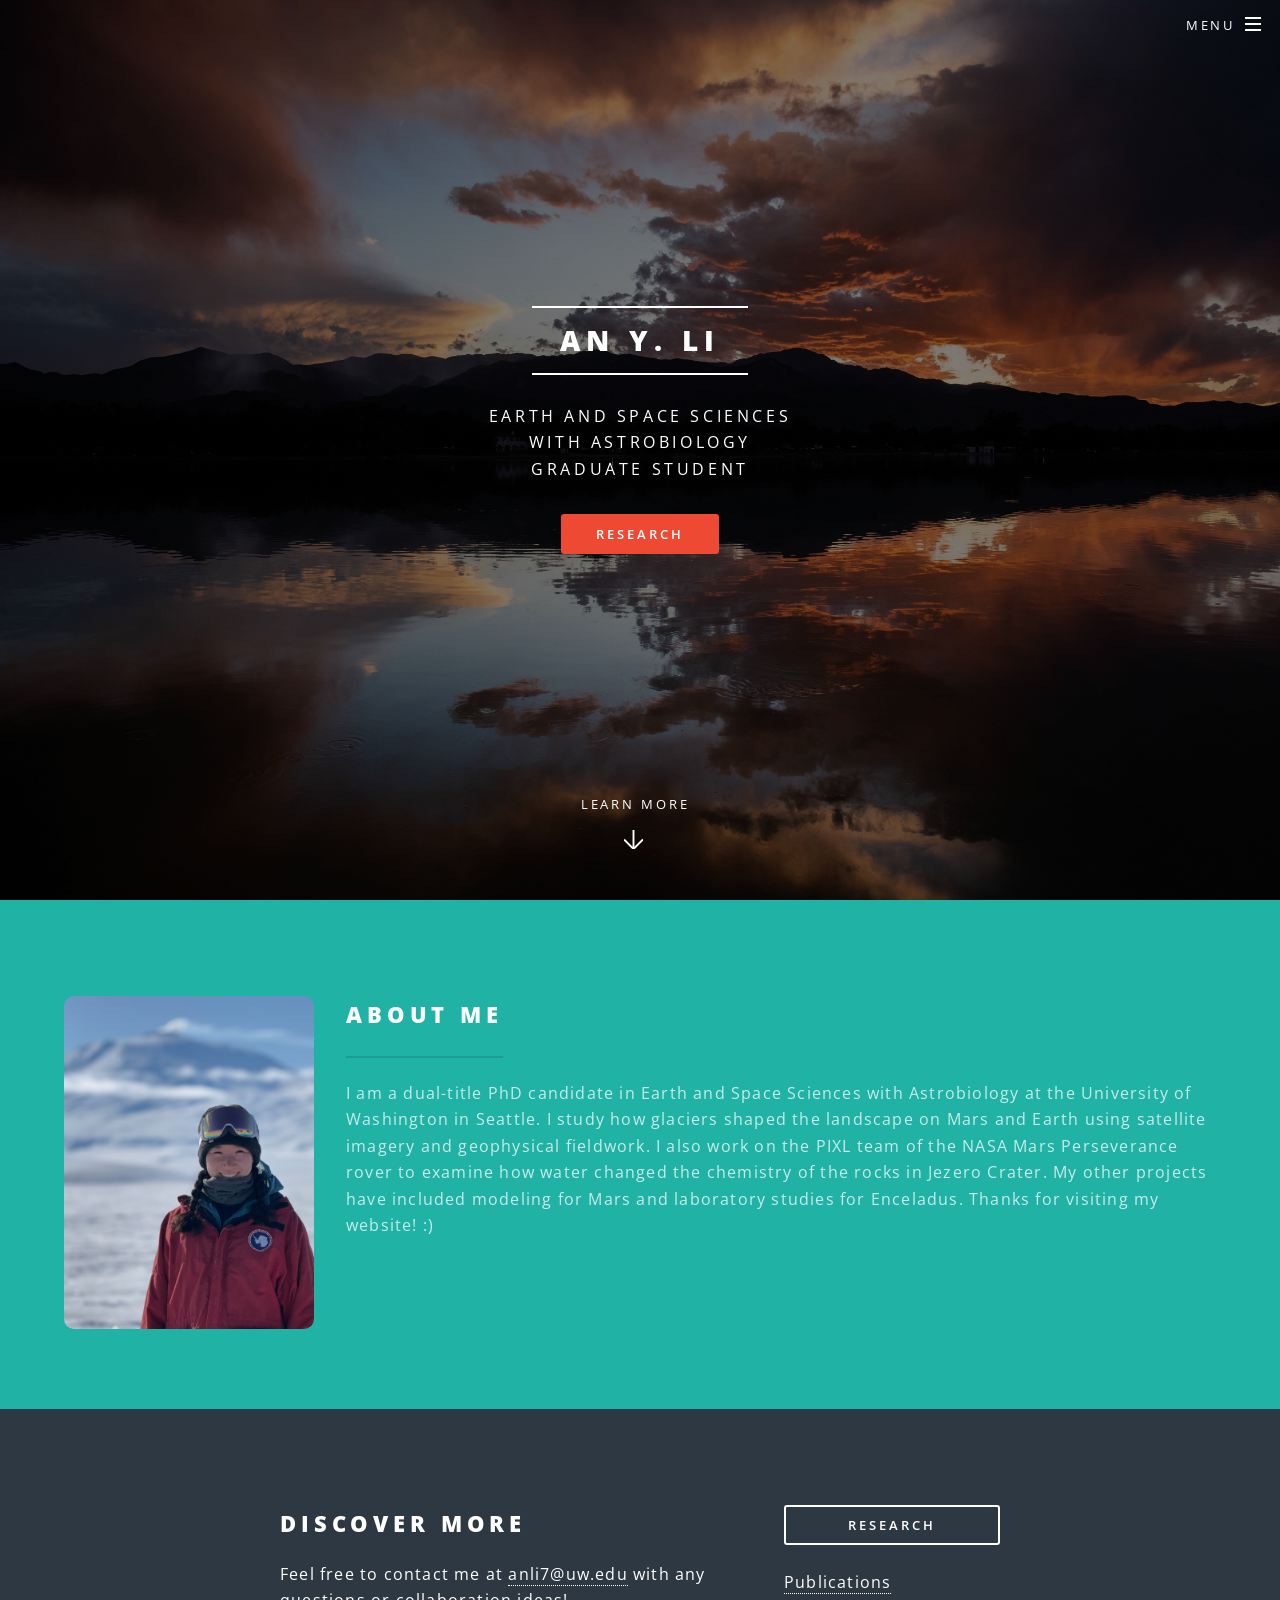
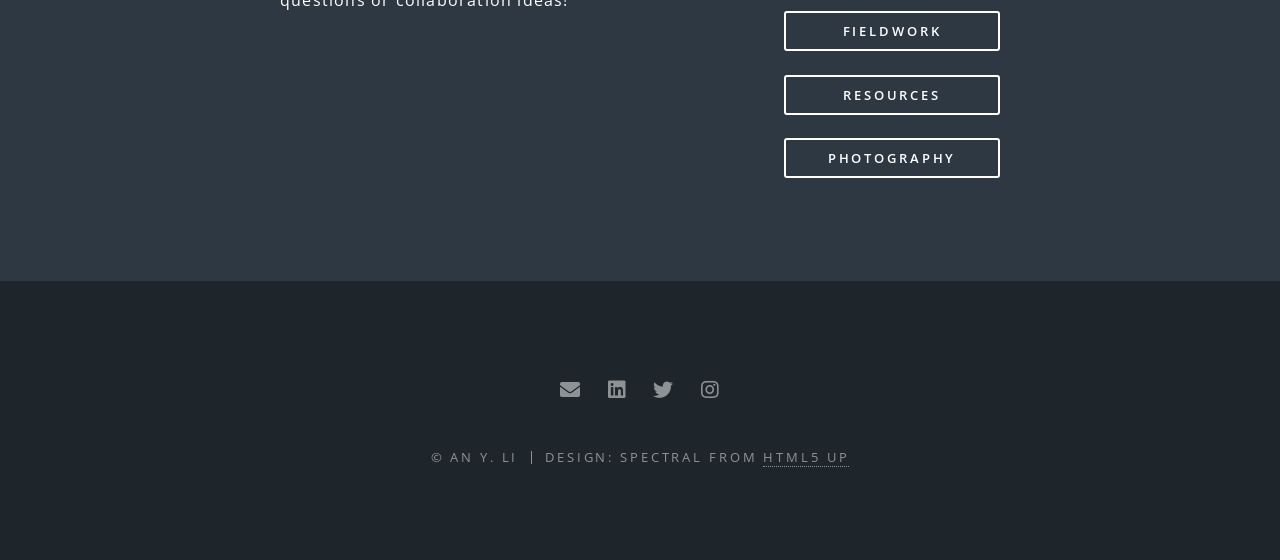
==== commit 0685c431: "Update index.html" ====
--- a/index.html
+++ b/index.html
@@ -28,7 +28,8 @@
 										<ul>
 											<li><a href="index.html">Home</a></li>
 											<li><a href="research.html">Research</a></li>
-											<li><a href="fieldwork">Fieldwork</a></li>
+											<li><a href="publications.html">Publications</a></li>
+											<li><a href="fieldwork.html">Fieldwork</a></li>
 											<li><a href="resources.html">Resources</a></li>
 											<li><a href="https://anliphotography.com">Photography Website</a> </li>
 											<!-- <li><a href="#">Sign Up</a></li>
@@ -158,6 +159,7 @@
 							</header>
 							<ul class="actions stacked">
 								<li><a href="research.html" class="button fit">Research</a></li>
+								<li><a href="publications.html">Publications</a></li>
 								<li><a href="fieldwork.html" class="button fit">Fieldwork</a></li>
 								<li><a href="resources.html" class="button fit">Resources</a></li>
 								<li><a href="https://anliphotography.com" class="button fit">Photography</a> </li>
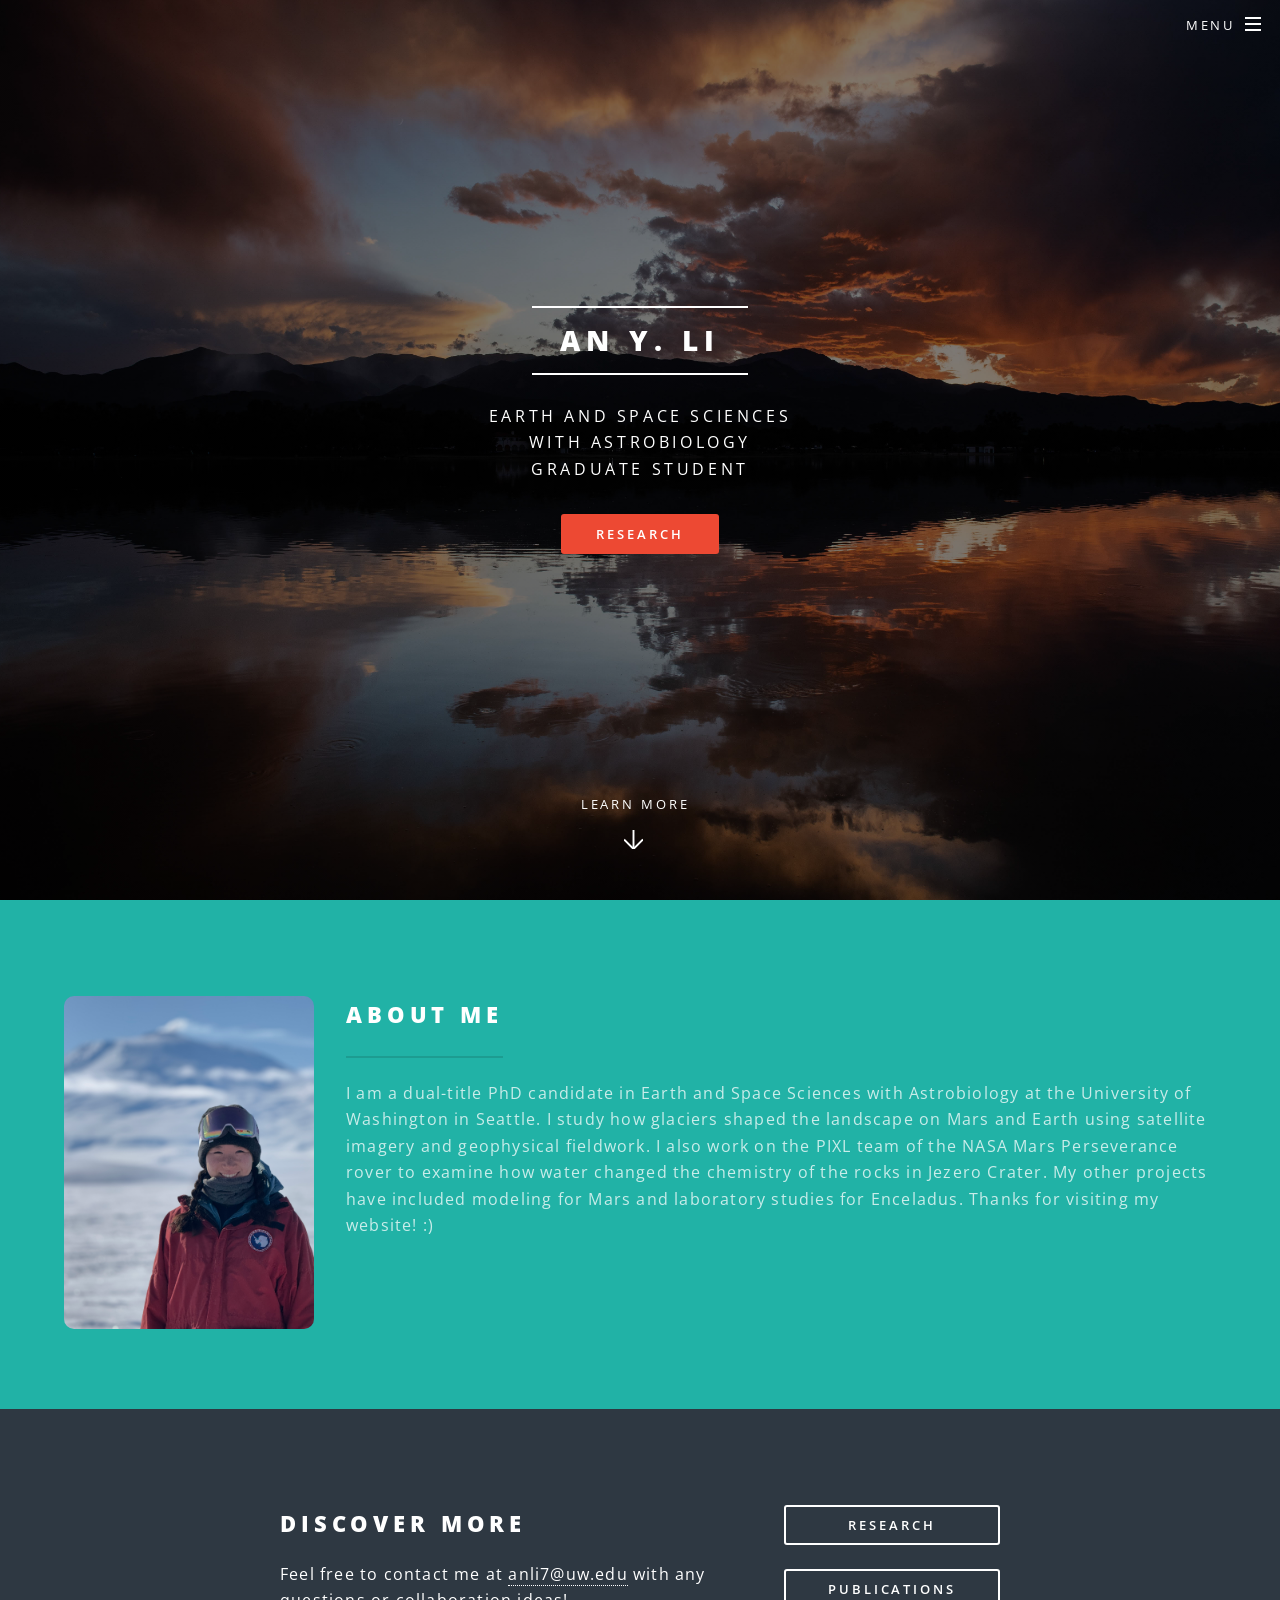
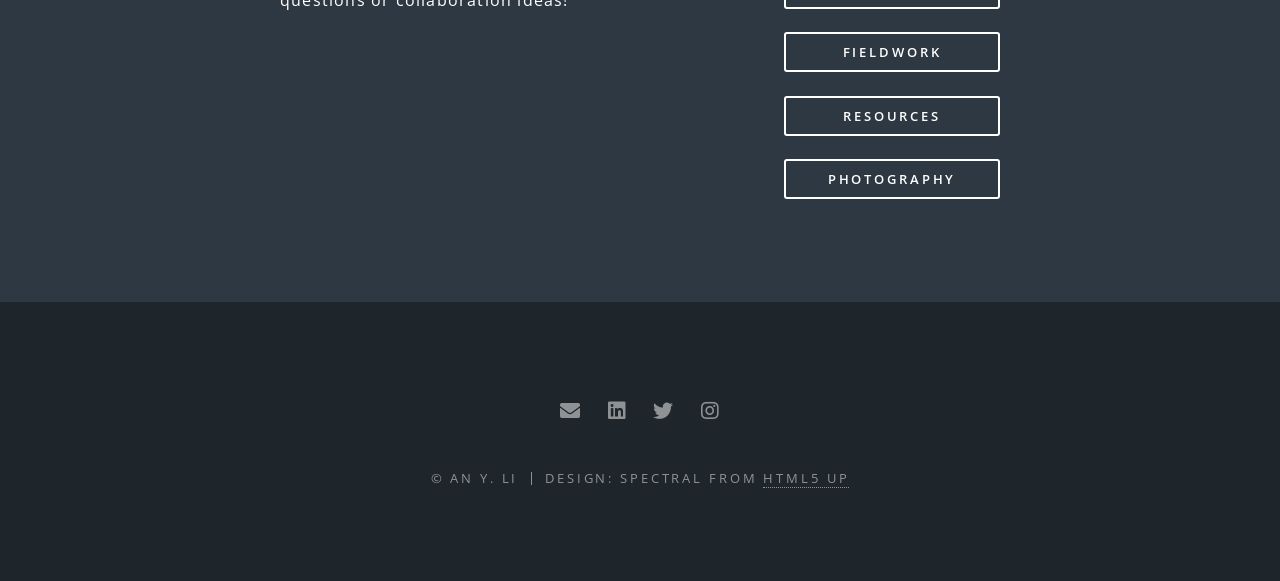
==== commit 9a06fb0e: "Update index.html" ====
--- a/index.html
+++ b/index.html
@@ -159,7 +159,7 @@
 							</header>
 							<ul class="actions stacked">
 								<li><a href="research.html" class="button fit">Research</a></li>
-								<li><a href="publications.html">Publications</a></li>
+								<li><a href="publications.html"  class="button fit">Publications</a></li>
 								<li><a href="fieldwork.html" class="button fit">Fieldwork</a></li>
 								<li><a href="resources.html" class="button fit">Resources</a></li>
 								<li><a href="https://anliphotography.com" class="button fit">Photography</a> </li>
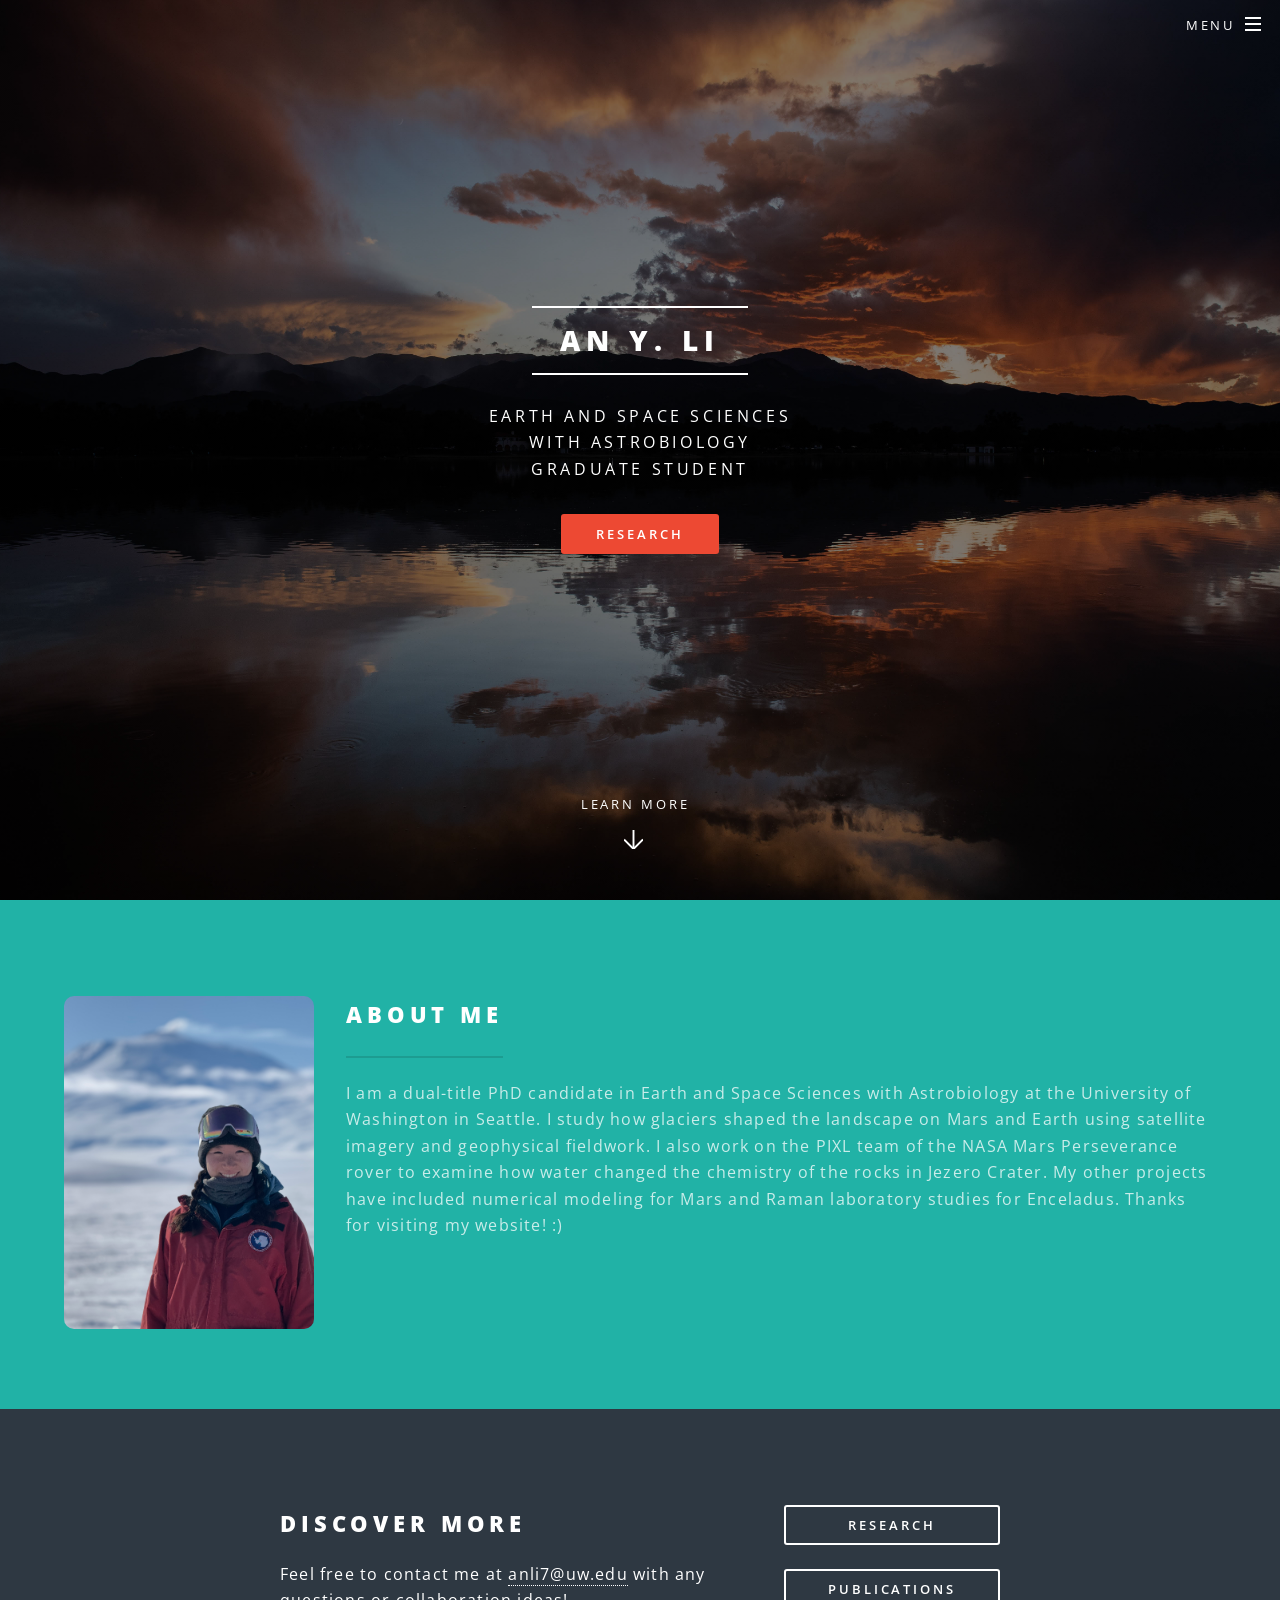
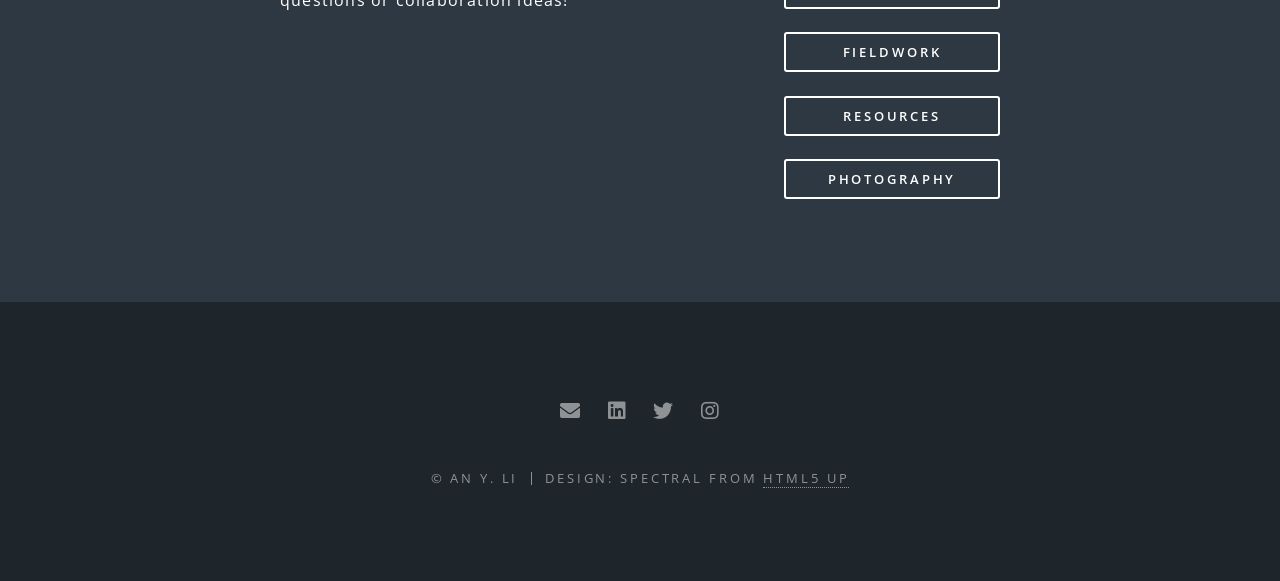
==== commit d2b90014: "Update index.html" ====
--- a/index.html
+++ b/index.html
@@ -75,7 +75,7 @@
 								<p>I am a dual-title PhD candidate in Earth and Space Sciences with Astrobiology at the University of Washington in Seattle.    
 								I study how glaciers shaped the landscape on Mars and Earth using satellite imagery and geophysical fieldwork. 
 								I also work on the PIXL team of the NASA Mars Perseverance rover to examine how water changed the chemistry of the rocks in Jezero Crater. 
-								My other projects have included modeling for Mars and laboratory studies for Enceladus. Thanks for visiting my website! :) 
+								My other projects have included numerical modeling for Mars and Raman laboratory studies for Enceladus. Thanks for visiting my website! :) 
 									
 							</header>
 							</div>
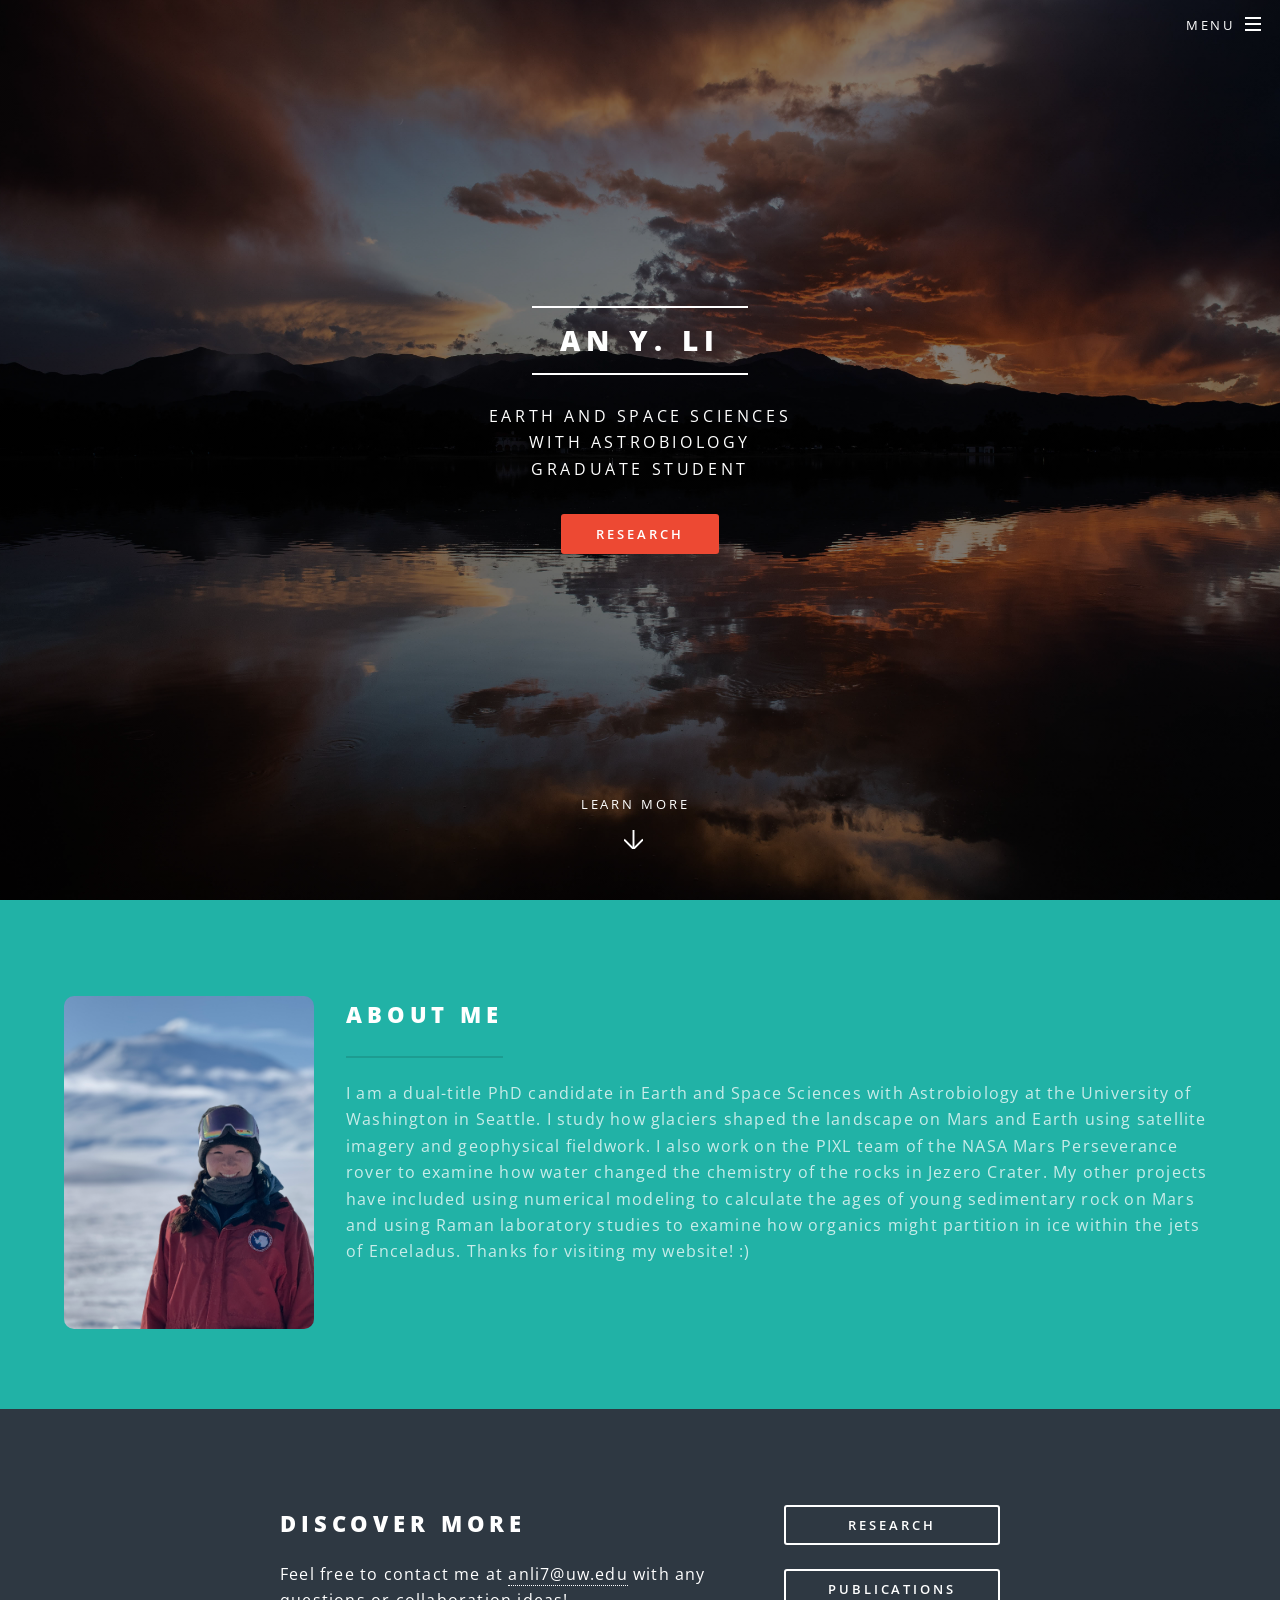
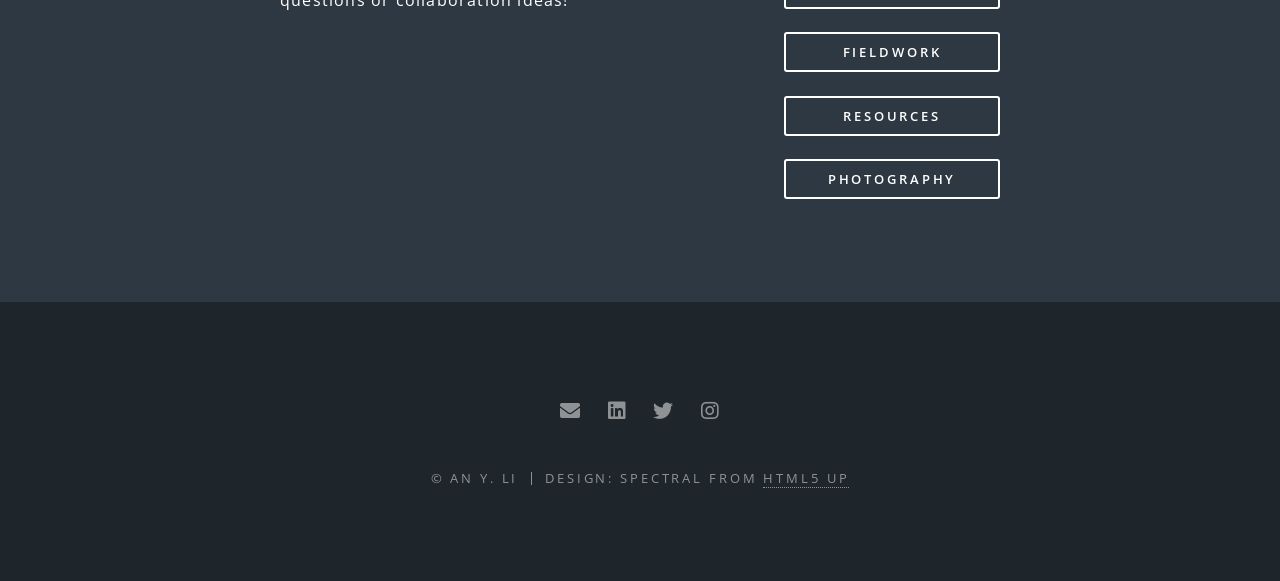
==== commit 8ed6ceaa: "Update index.html" ====
--- a/index.html
+++ b/index.html
@@ -75,7 +75,7 @@
 								<p>I am a dual-title PhD candidate in Earth and Space Sciences with Astrobiology at the University of Washington in Seattle.    
 								I study how glaciers shaped the landscape on Mars and Earth using satellite imagery and geophysical fieldwork. 
 								I also work on the PIXL team of the NASA Mars Perseverance rover to examine how water changed the chemistry of the rocks in Jezero Crater. 
-								My other projects have included numerical modeling for Mars and Raman laboratory studies for Enceladus. Thanks for visiting my website! :) 
+								My other projects have included using numerical modeling to calculate the ages of young sedimentary rock on Mars and using Raman laboratory studies to examine how organics might partition in ice within the jets of Enceladus. Thanks for visiting my website! :) 
 									
 							</header>
 							</div>
